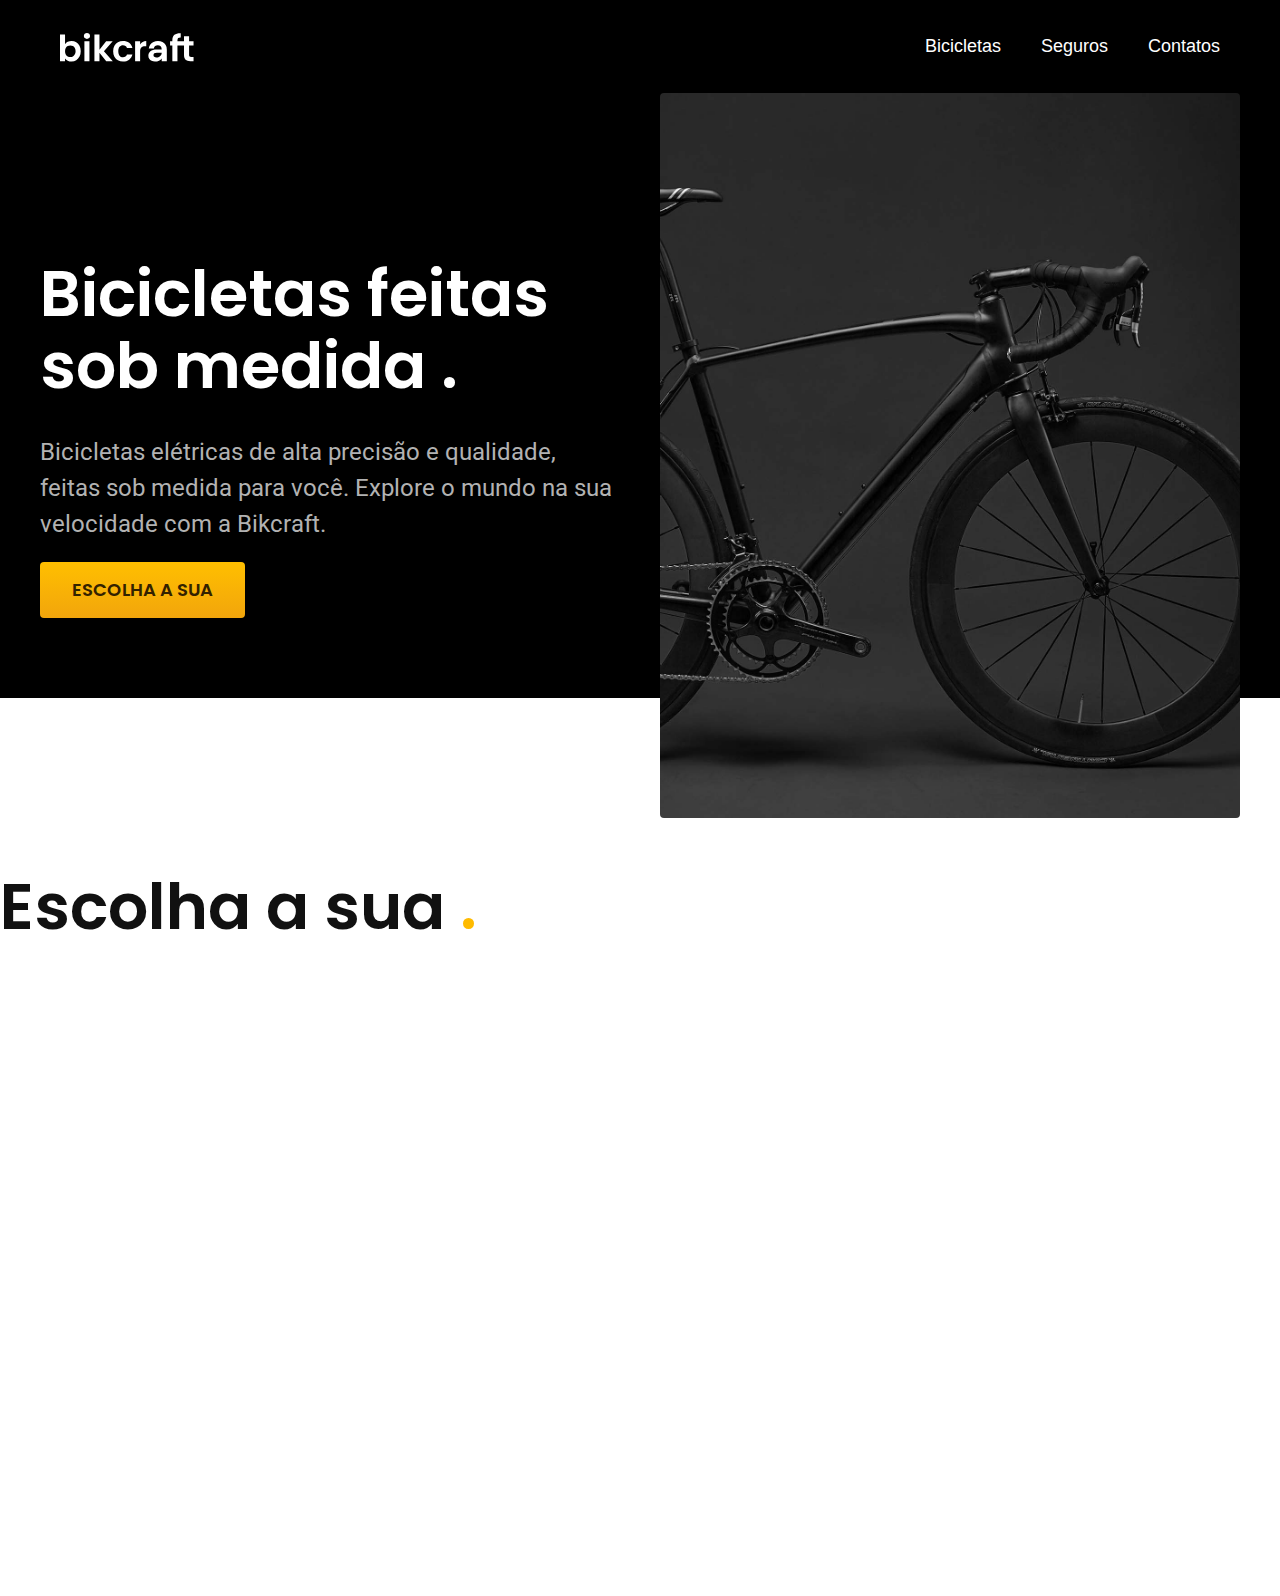
==== index.html @ 12fa5e8b "adicionando o CSS utilitário" ====
<!DOCTYPE html>

<!DOCTYPE html>
<html lang="en">

<head>
  <meta charset="UTF-8">
  <meta name="viewport" content="width=device-width, initial-scale=1.0">
  <title>Bickraft - Bicicletas Elétricas</title>
  <meta name="description" content="Bicicletas elétricas de alta precisão e qualidade, feitas sob medida para você. Explore o mundo na sua velocidade com a Bikcraft.">
  <link rel="stylesheet" href="./css/style.css">
  <link rel="preconnect" href="https://fonts.googleapis.com">
  <link rel="preconnect" href="https://fonts.gstatic.com" crossorigin>
  <link href="https://fonts.googleapis.com/css2?family=Poppins:wght@400;600&family=Roboto:wght@400;500&display=swap" rel="stylesheet">
</head>

<body>
  <header class="header-bg">
    <div class="header">
      <a href="./"><img src="./img/bikcraft.svg" alt="Bikcraft"></a>
      <nav arial-label="primaria">
        <ul class="header-menu cor-0">
          <li><a href="./bicicletas.html">Bicicletas</a></li>
          <li><a href="./bicicletas.html">Seguros</a></li>
          <li><a href="./bicicletas.html">Contatos</a></li>
        </ul>
    </div>
  </header>

  <main class="introducao-bg">
    <div class="introducao">
      <div class="introducao-conteudo">
        <h1 class="texto-grande cor-0">Bicicletas feitas sob medida <span class="--cor-p1">.</span></h1>
        <p class="texto-medio cor-5">Bicicletas elétricas de alta precisão e qualidade, feitas sob medida para você. Explore o mundo na sua velocidade com a Bikcraft.</p>
        <a class="botao" href="./bicicletas.html">Escolha a sua </a>
      </div>
      <div>
        <img src="./img/fotos/introducao.jpg" alt="Bicicleta elétrica preta.">
      </div>
    </div>

  </main>

  <h2 class="texto-grande">Escolha a sua <span class="cor-p1">.</span></h2>


</body>

</html>
---- css/style.css ----
@import "./global/header.css";
@import "./global/global.css";

/*  Utilidades */
@import "./ultilidades/componentes.css";
@import "./ultilidades/tipografia.css";
@import "./ultilidades/cores.css";

/*Home*/
@import "./home/introducao.css";
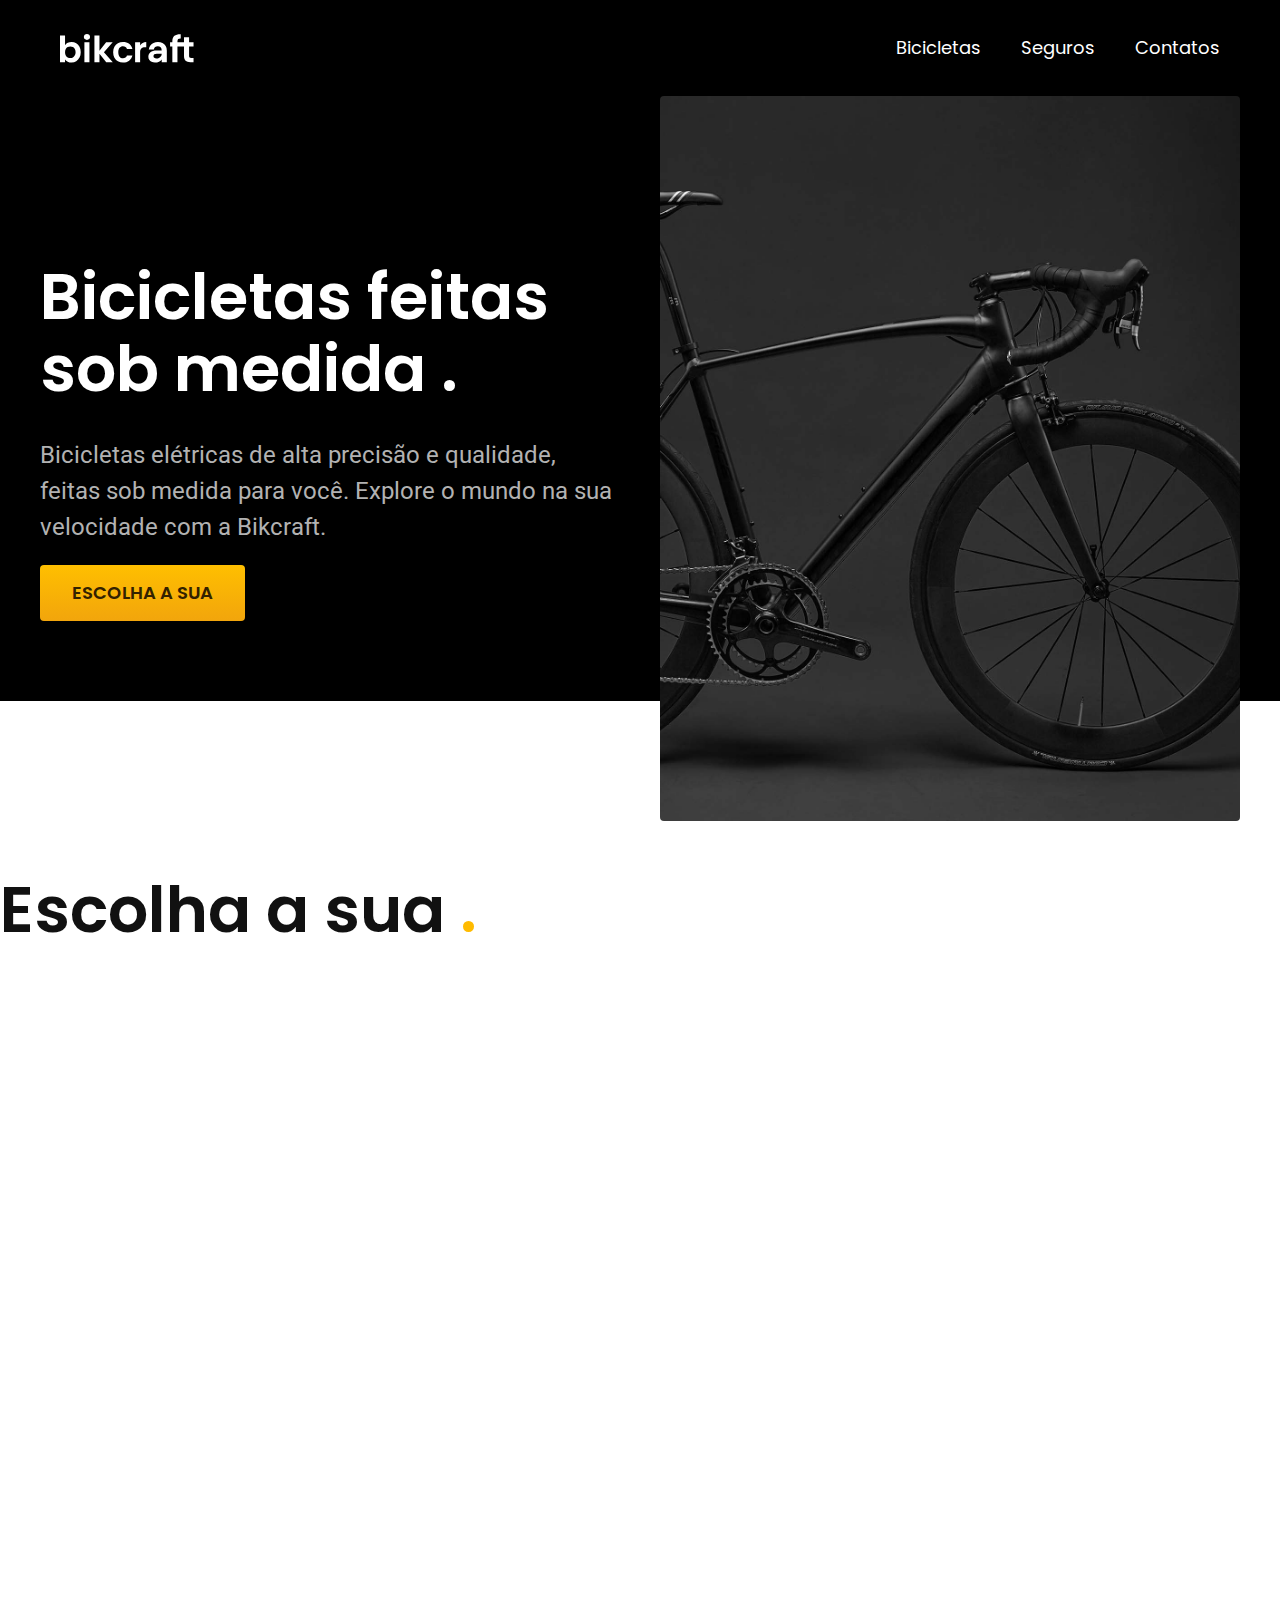
==== commit 9ce85417: "Adicionando a Tipografia Utilitária" ====
--- a/index.html
+++ b/index.html
@@ -19,7 +19,7 @@
     <div class="header">
       <a href="./"><img src="./img/bikcraft.svg" alt="Bikcraft"></a>
       <nav arial-label="primaria">
-        <ul class="header-menu cor-0">
+        <ul class="header-menu font-1-m cor-0">
           <li><a href="./bicicletas.html">Bicicletas</a></li>
           <li><a href="./bicicletas.html">Seguros</a></li>
           <li><a href="./bicicletas.html">Contatos</a></li>
@@ -30,8 +30,8 @@
   <main class="introducao-bg">
     <div class="introducao">
       <div class="introducao-conteudo">
-        <h1 class="texto-grande cor-0">Bicicletas feitas sob medida <span class="--cor-p1">.</span></h1>
-        <p class="texto-medio cor-5">Bicicletas elétricas de alta precisão e qualidade, feitas sob medida para você. Explore o mundo na sua velocidade com a Bikcraft.</p>
+        <h1 class="font-1-xxl cor-0">Bicicletas feitas sob medida <span class="--cor-p1">.</span></h1>
+        <p class="font-2-l cor-5">Bicicletas elétricas de alta precisão e qualidade, feitas sob medida para você. Explore o mundo na sua velocidade com a Bikcraft.</p>
         <a class="botao" href="./bicicletas.html">Escolha a sua </a>
       </div>
       <div>
@@ -41,7 +41,7 @@
 
   </main>
 
-  <h2 class="texto-grande">Escolha a sua <span class="cor-p1">.</span></h2>
+  <h2 class="font-1-xxl">Escolha a sua <span class="cor-p1">.</span></h2>
 
 
 </body>
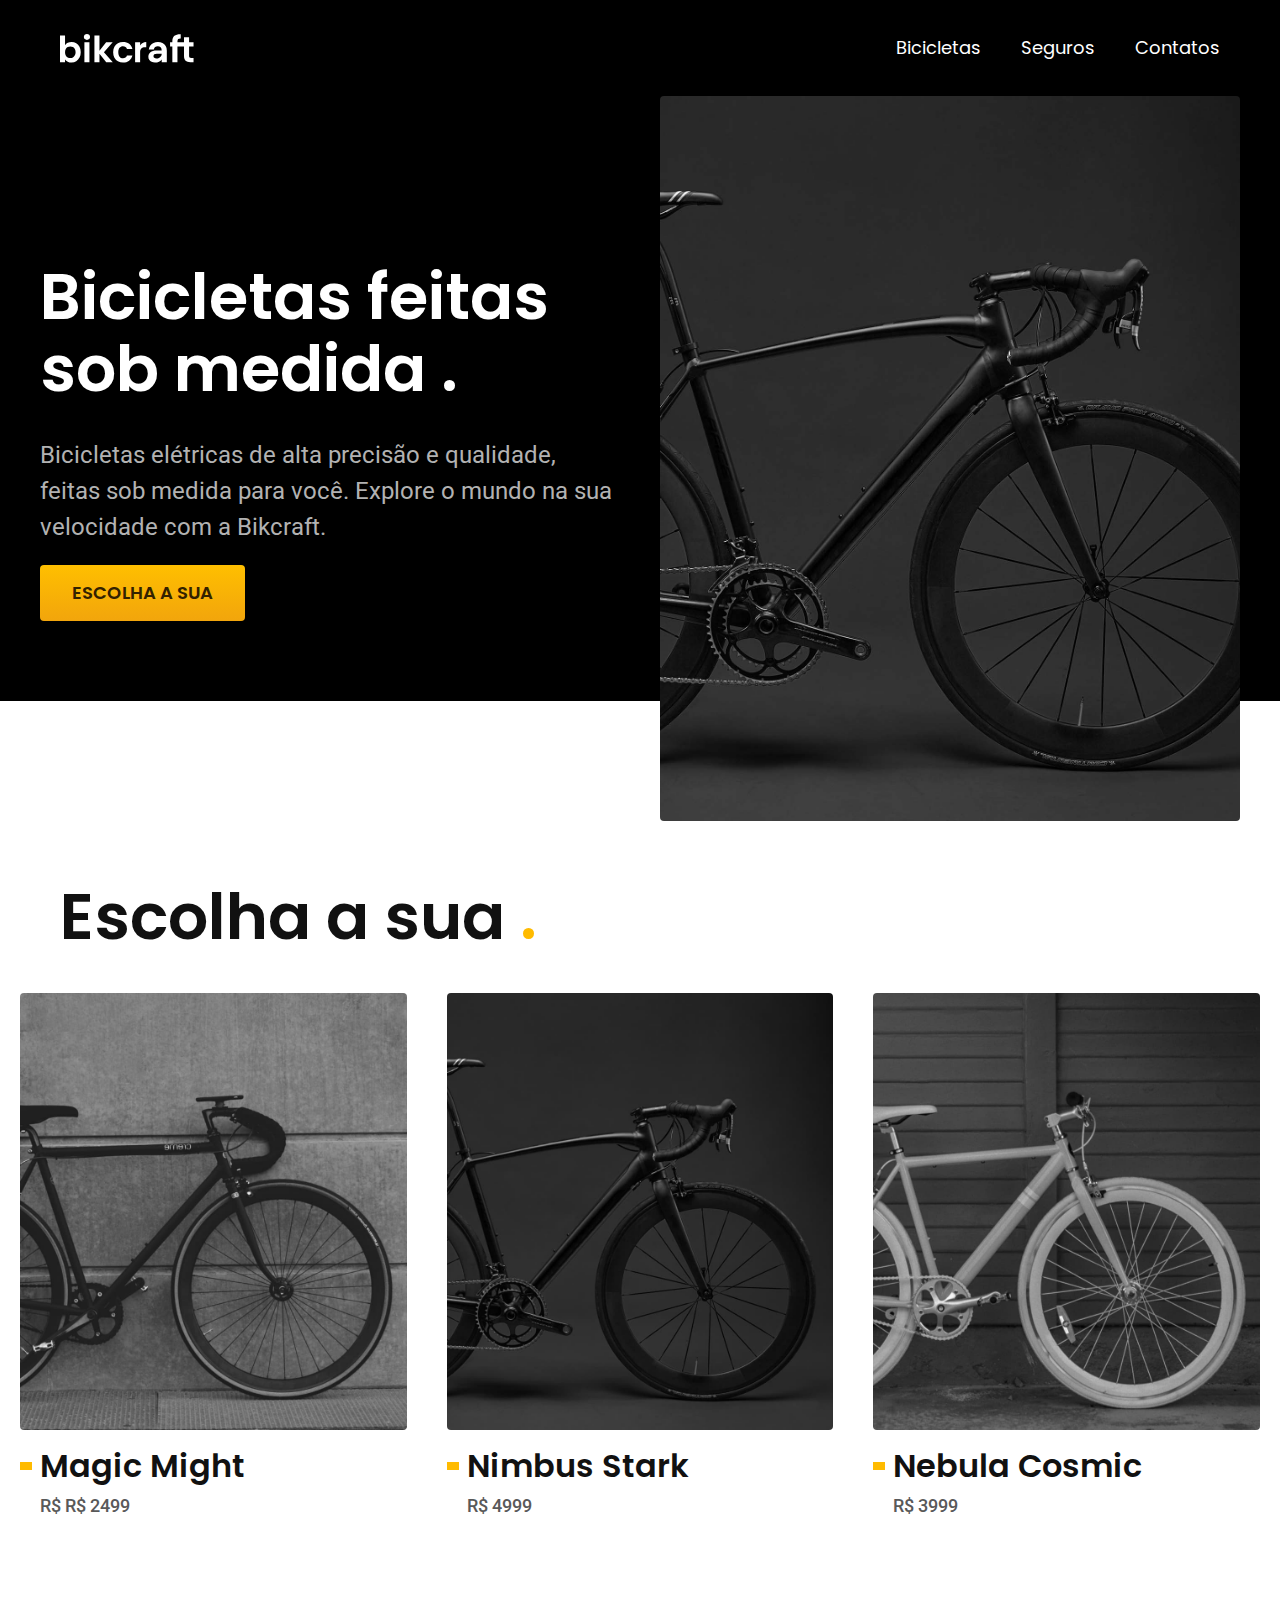
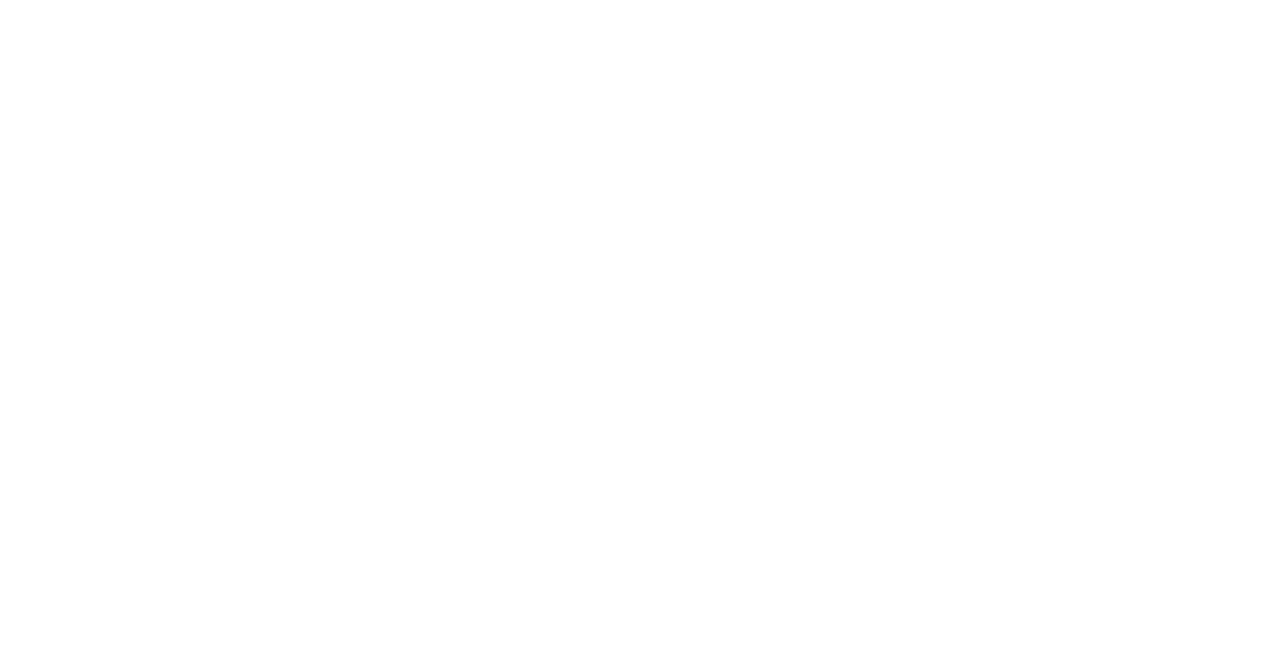
==== commit c5f22760: "finalizando a lista de bicicletas e terminei  o responsivo" ====
--- a/index.html
+++ b/index.html
@@ -41,7 +41,35 @@
 
   </main>
 
-  <h2 class="font-1-xxl">Escolha a sua <span class="cor-p1">.</span></h2>
+  <article class="bicicletas-lista">
+    <h2 class="font-1-xxl">Escolha a sua <span class="cor-p1">.</span></h2>
+
+    <ul>
+      <li>
+        <a href="./bicicletas/nimbus.html">
+          <img src="./img/bicicletas/magic-home.jpg" alt="Bicicleta preta">
+          <h3 class="font-1-xl">Magic Might</h3>
+          <span class="font-2-m cor-8">R$ R$ 2499</span>
+        </a>
+      </li>
+
+      <li>
+        <a href="./bicicletas/nimbus.html">
+          <img src="./img/bicicletas/nimbus-home.jpg" alt="Bicicleta preta">
+          <h3 class="font-1-xl">Nimbus Stark</h3>
+          <span class="font-2-m cor-8">R$ 4999</span>
+        </a>
+      </li>
+
+      <li>
+        <a href="./bicicletas/nebula.html">
+          <img src="./img/bicicletas/nebula-home.jpg" alt="Bicicleta preta">
+          <h3 class="font-1-xl">Nebula Cosmic</h3>
+          <span class="font-2-m cor-8">R$ 3999</span>
+        </a>
+      </li>
+    </ul>
+  </article>
 
 
 </body>
--- a/css/style.css
+++ b/css/style.css
@@ -6,5 +6,8 @@
 @import "./ultilidades/tipografia.css";
 @import "./ultilidades/cores.css";
 
-/*Home*/
+/* Home */
 @import "./home/introducao.css";
+
+/* Bicicletas */
+@import "./bicicletas/bicicletas-lista.css";
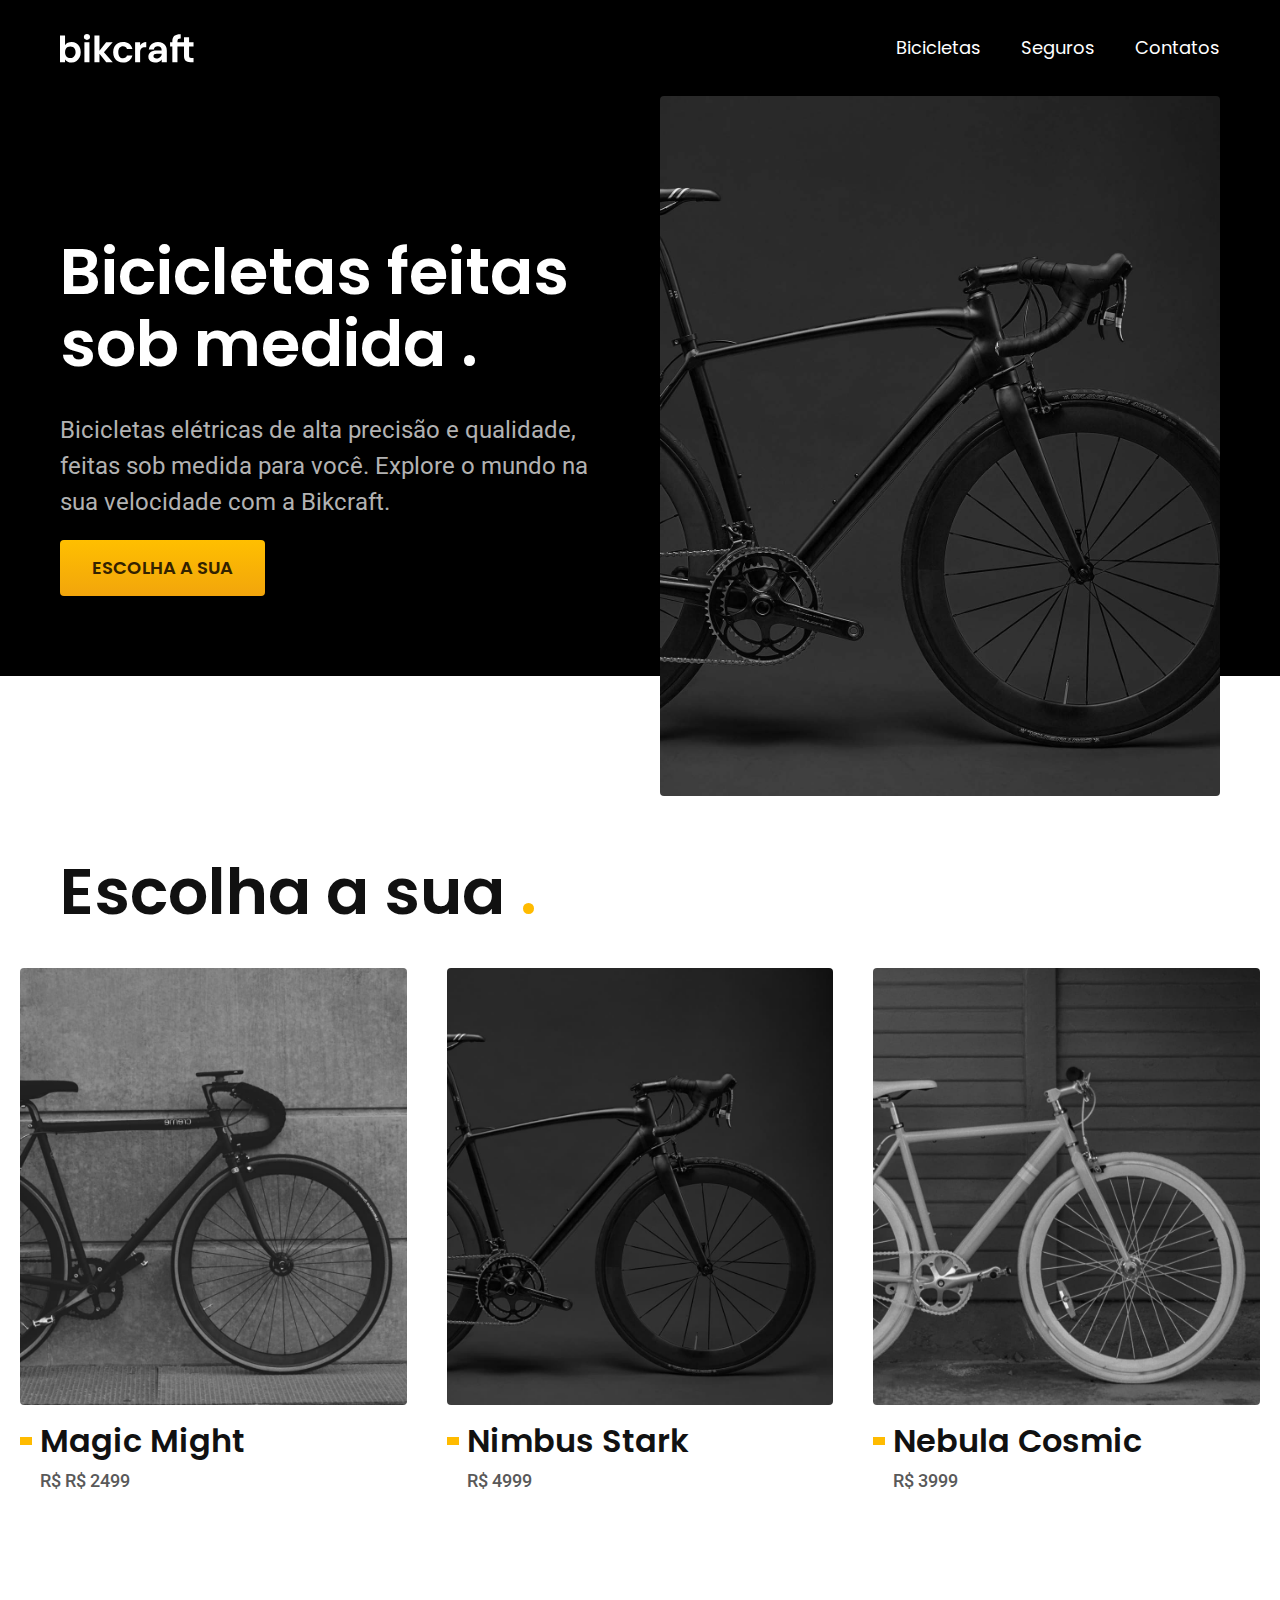
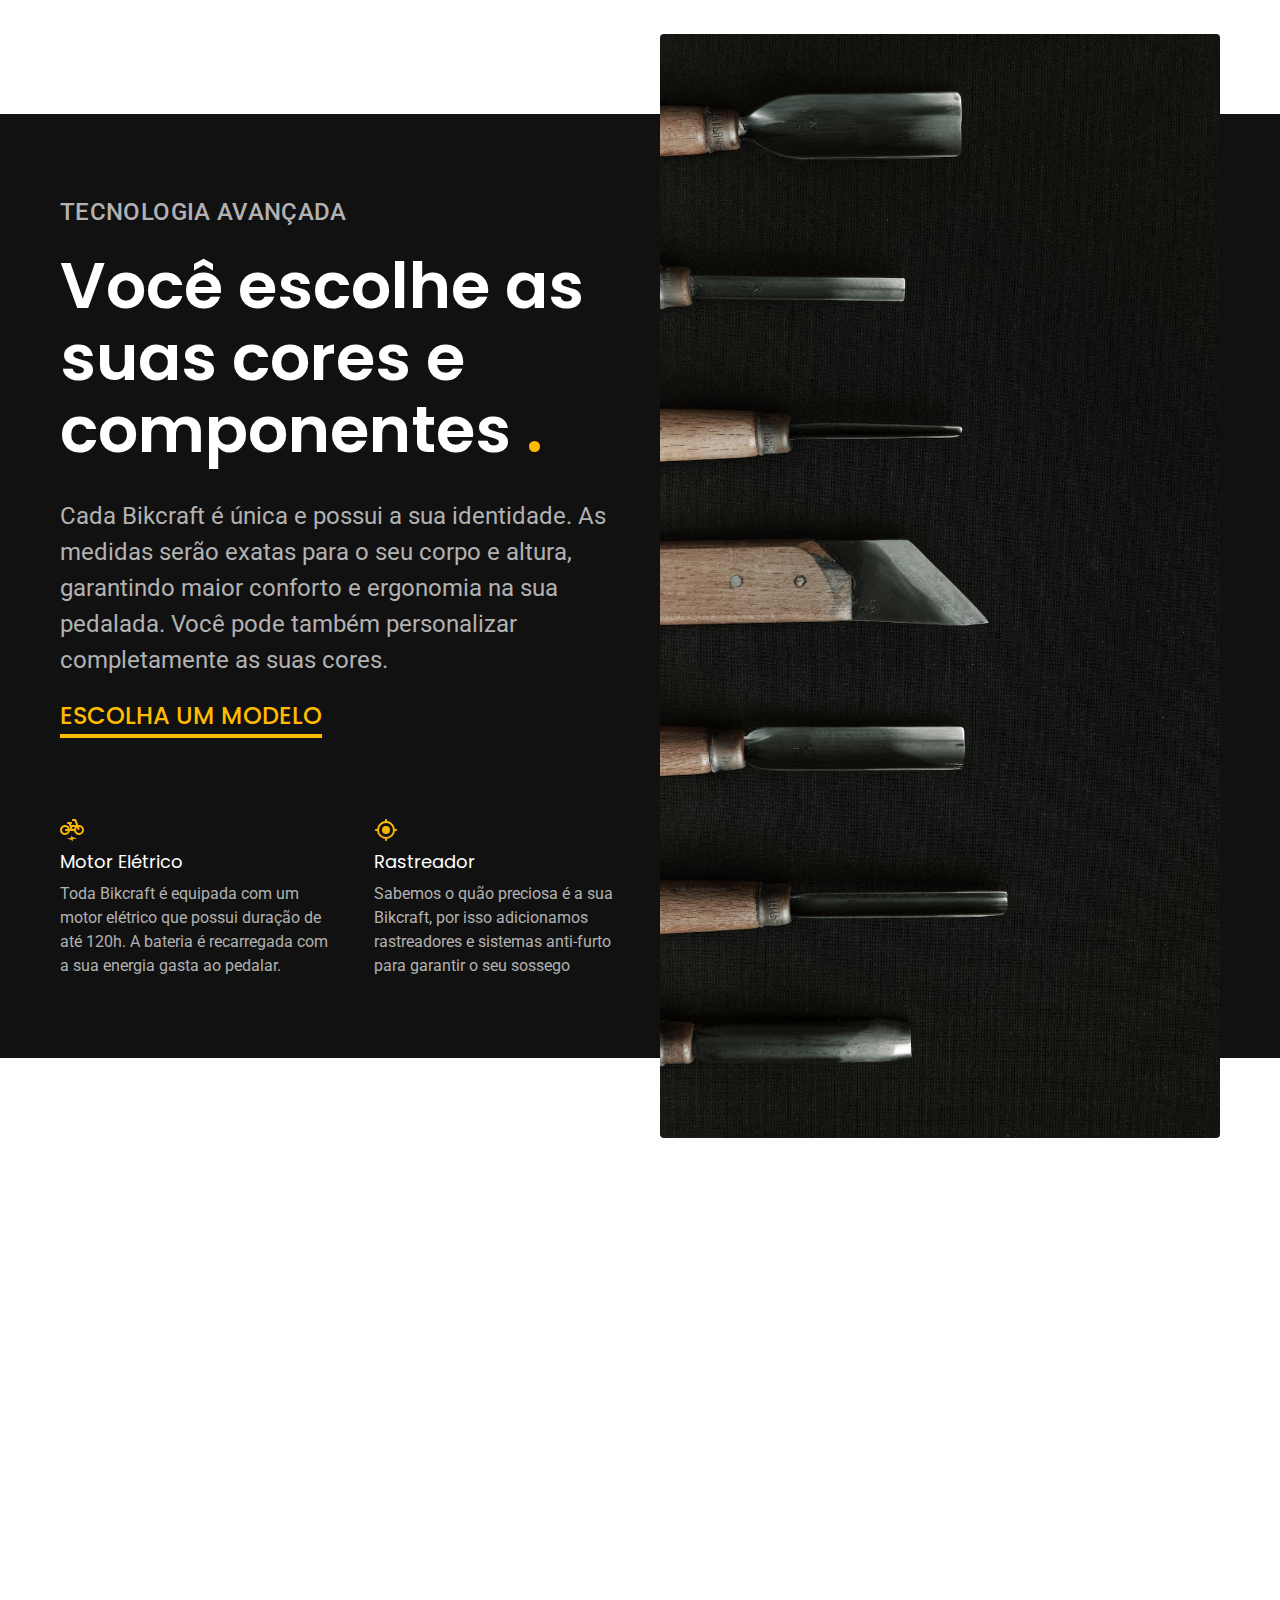
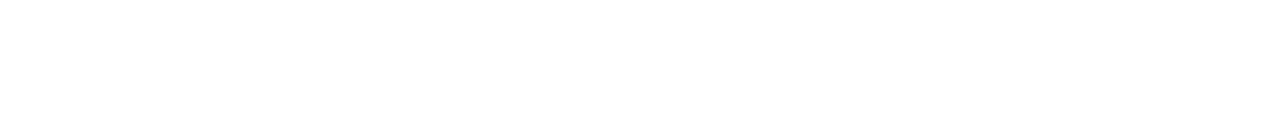
==== commit 1c2cbc0c: "Finalizando a Parte de Tecnologia Avançada" ====
--- a/index.html
+++ b/index.html
@@ -16,7 +16,7 @@
 
 <body>
   <header class="header-bg">
-    <div class="header">
+    <div class="header container">
       <a href="./"><img src="./img/bikcraft.svg" alt="Bikcraft"></a>
       <nav arial-label="primaria">
         <ul class="header-menu font-1-m cor-0">
@@ -28,7 +28,7 @@
   </header>
 
   <main class="introducao-bg">
-    <div class="introducao">
+    <div class="introducao container">
       <div class="introducao-conteudo">
         <h1 class="font-1-xxl cor-0">Bicicletas feitas sob medida <span class="--cor-p1">.</span></h1>
         <p class="font-2-l cor-5">Bicicletas elétricas de alta precisão e qualidade, feitas sob medida para você. Explore o mundo na sua velocidade com a Bikcraft.</p>
@@ -42,7 +42,7 @@
   </main>
 
   <article class="bicicletas-lista">
-    <h2 class="font-1-xxl">Escolha a sua <span class="cor-p1">.</span></h2>
+    <h2 class=" container font-1-xxl">Escolha a sua <span class="cor-p1">.</span></h2>
 
     <ul>
       <li>
@@ -71,6 +71,35 @@
     </ul>
   </article>
 
+  <article class="tecnologia-bg">
+    <div class="tecnologia container">
+      <div class="tecnologia-conteudo">
+        <span class="font-2-l-b cor-5">Tecnologia Avançada</span>
+        <h2 class="font-1-xxl cor-0">Você escolhe as suas cores e componentes <span class="cor-p1">.</span></h2>
+        <p class="font-2-l cor-5">Cada Bikcraft é única e possui a sua identidade. As medidas serão exatas para o seu corpo e altura, garantindo maior conforto e ergonomia na sua pedalada. Você pode também personalizar completamente as suas cores.</p>
+        <a class="link" href="./bicicletas.html">Escolha um modelo</a>
+        <div class="tecnologia-vantagens">
+          <div>
+            <img src="./img/icones/eletrica.svg" alt="">
+            <h3 class="font-1-m cor-0">Motor Elétrico</h3>
+            <p class="font-2-s cor-5">Toda Bikcraft é equipada com um motor elétrico que possui duração de até 120h. A bateria é recarregada com a sua energia gasta ao pedalar.</p>
+          </div>
+          <div>
+            <img src="./img/icones/rastreador.svg" alt="">
+            <h3 class="font-1-m cor-0">Rastreador</h3>
+            <p class="font-2-s cor-5">Sabemos o quão preciosa é a sua Bikcraft, por isso adicionamos rastreadores e sistemas anti-furto para garantir o seu sossego</p>
+          </div>
+        </div>
+
+
+      </div>
+
+      <div class="tecnologia-imagem">
+        <img src="./img/fotos/tecnologia.jpg" alt="">
+      </div>
+    </div>
+  </article>
+
 
 </body>
 
--- a/css/style.css
+++ b/css/style.css
@@ -8,6 +8,6 @@
 
 /* Home */
 @import "./home/introducao.css";
-
+@import "./home/tecnologia.css";
 /* Bicicletas */
 @import "./bicicletas/bicicletas-lista.css";
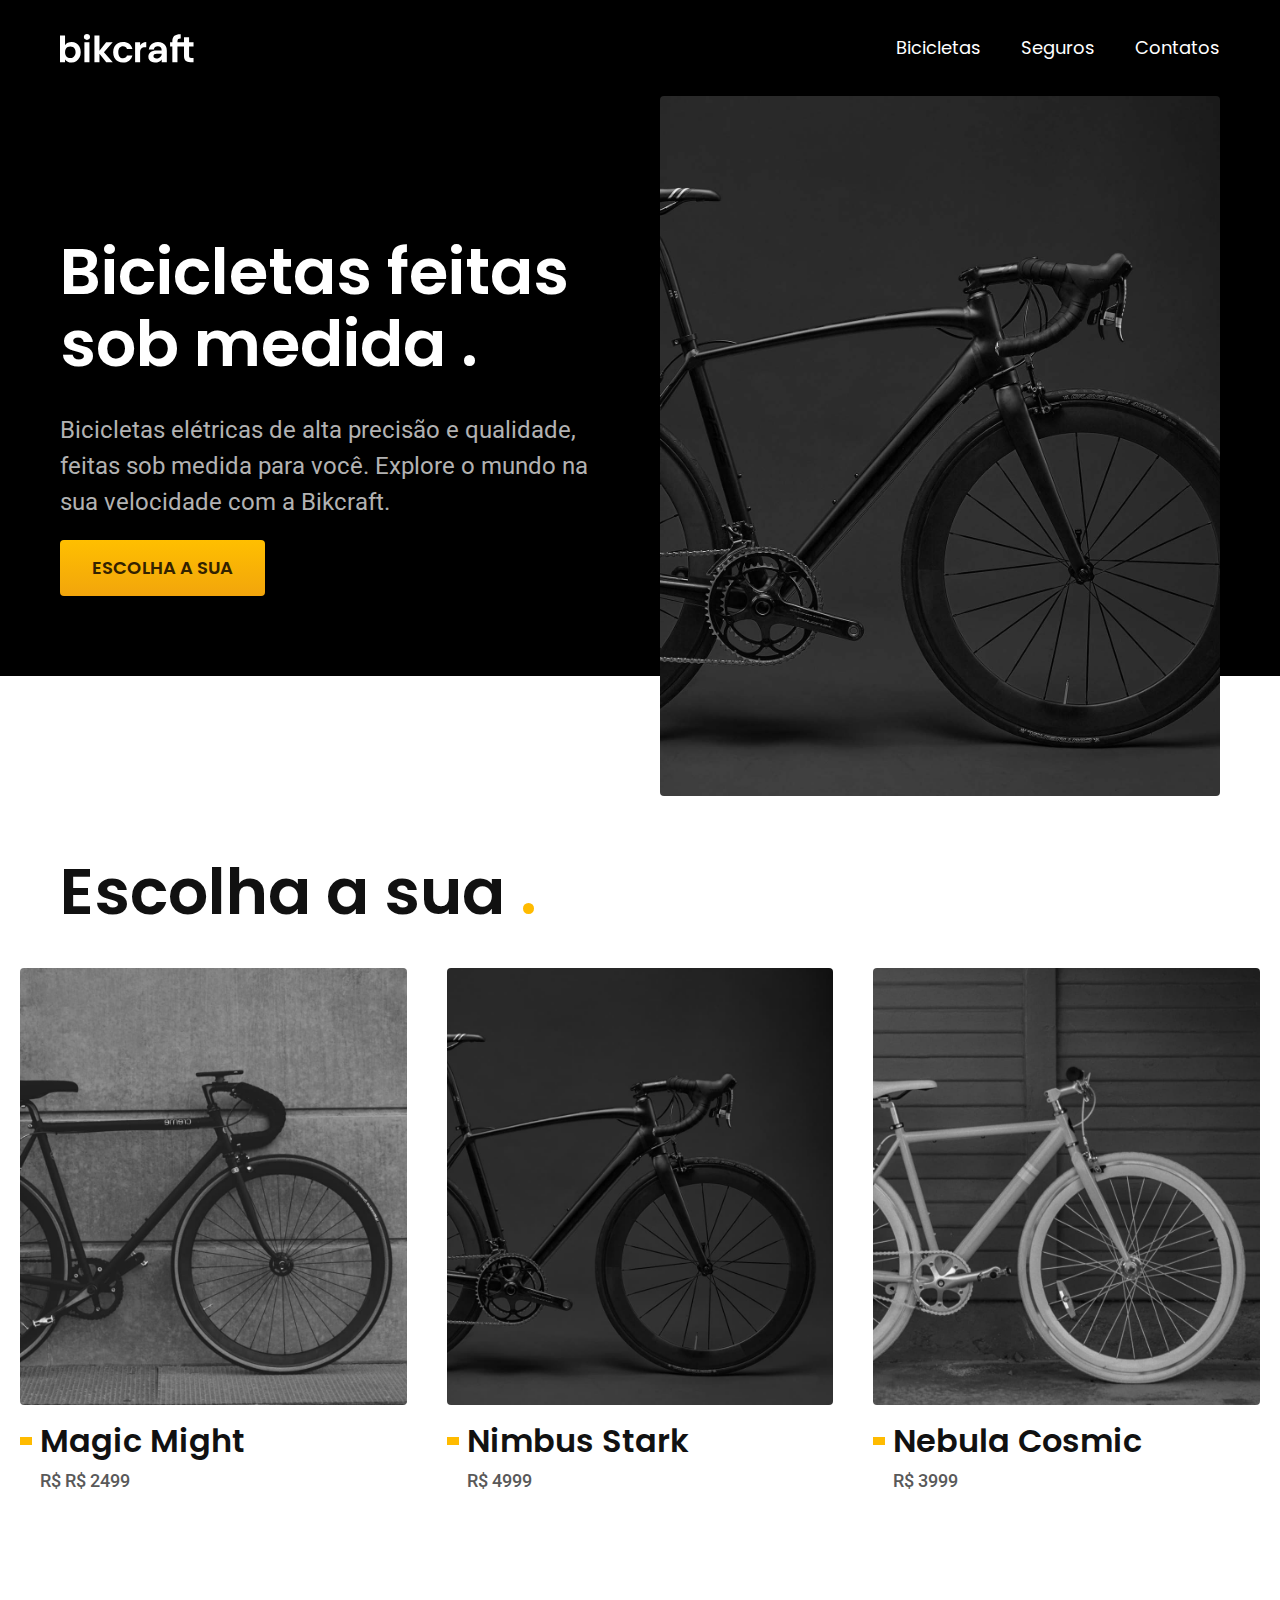
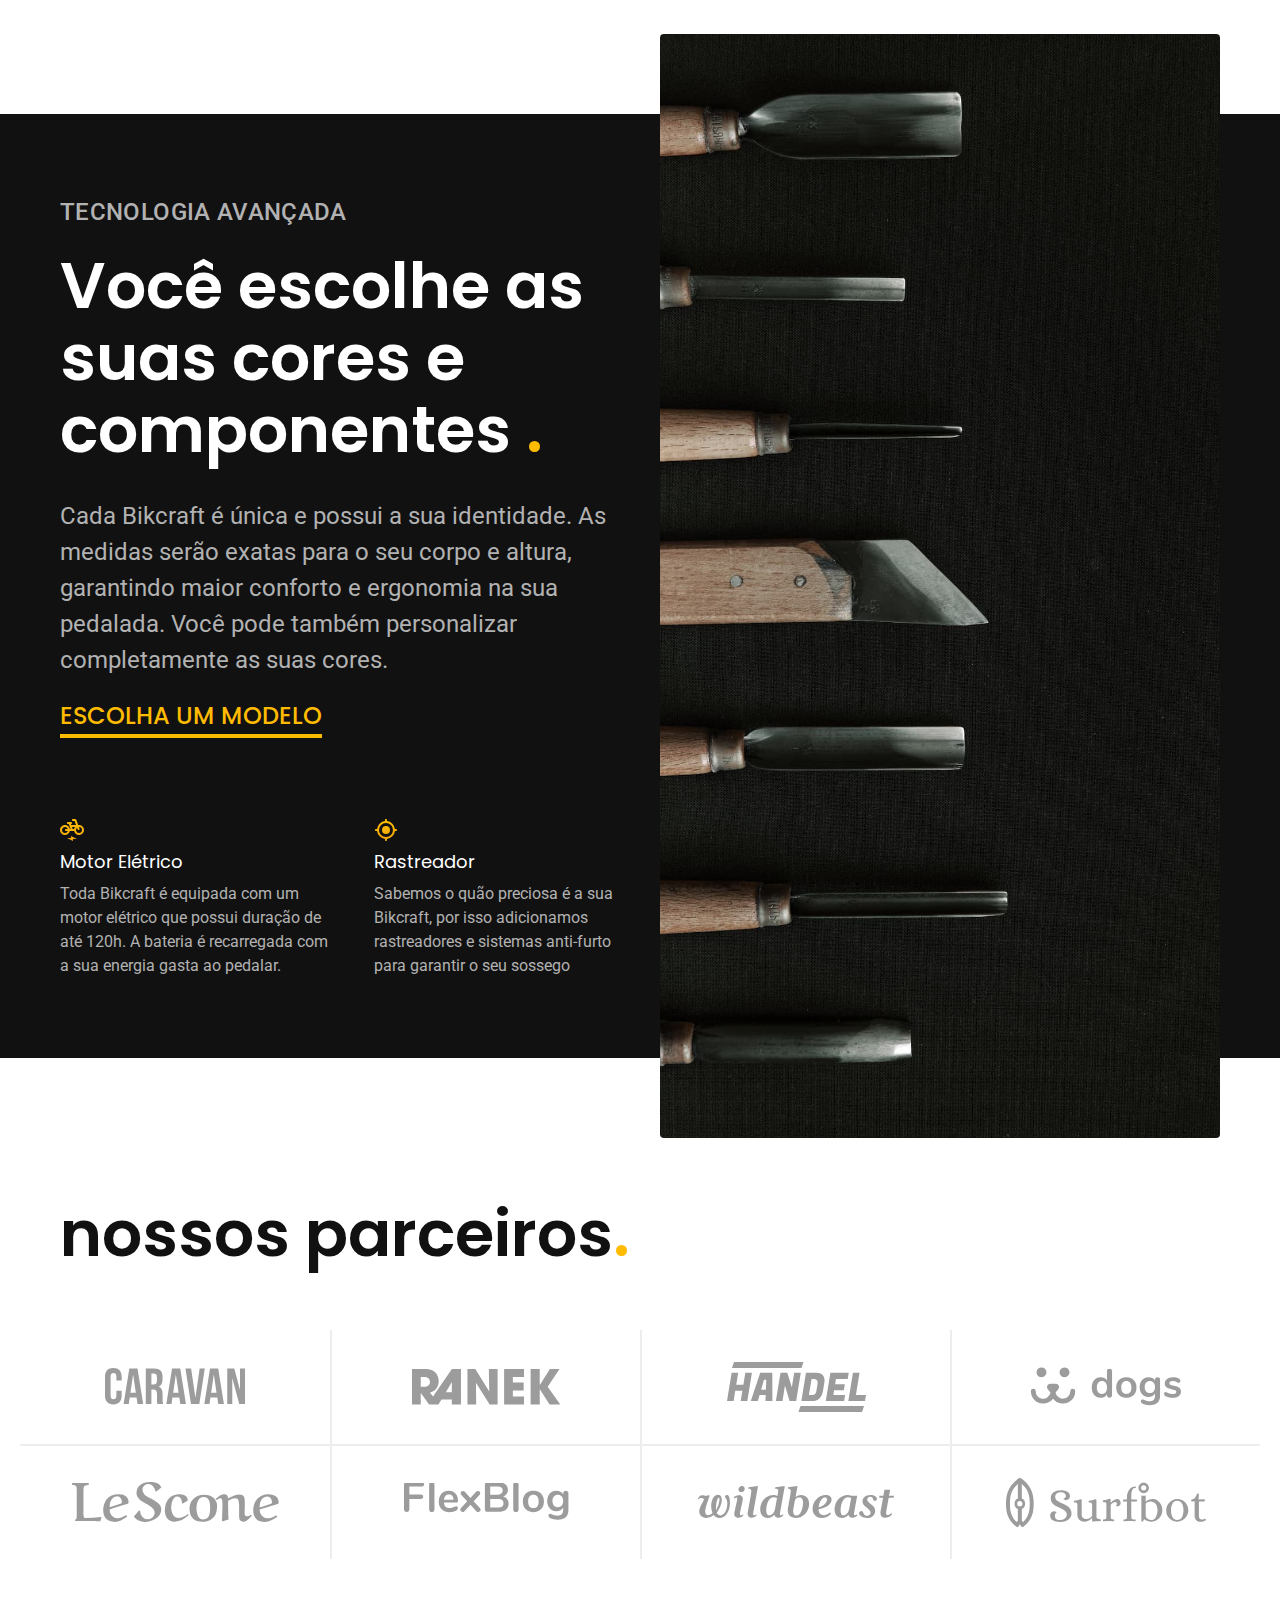
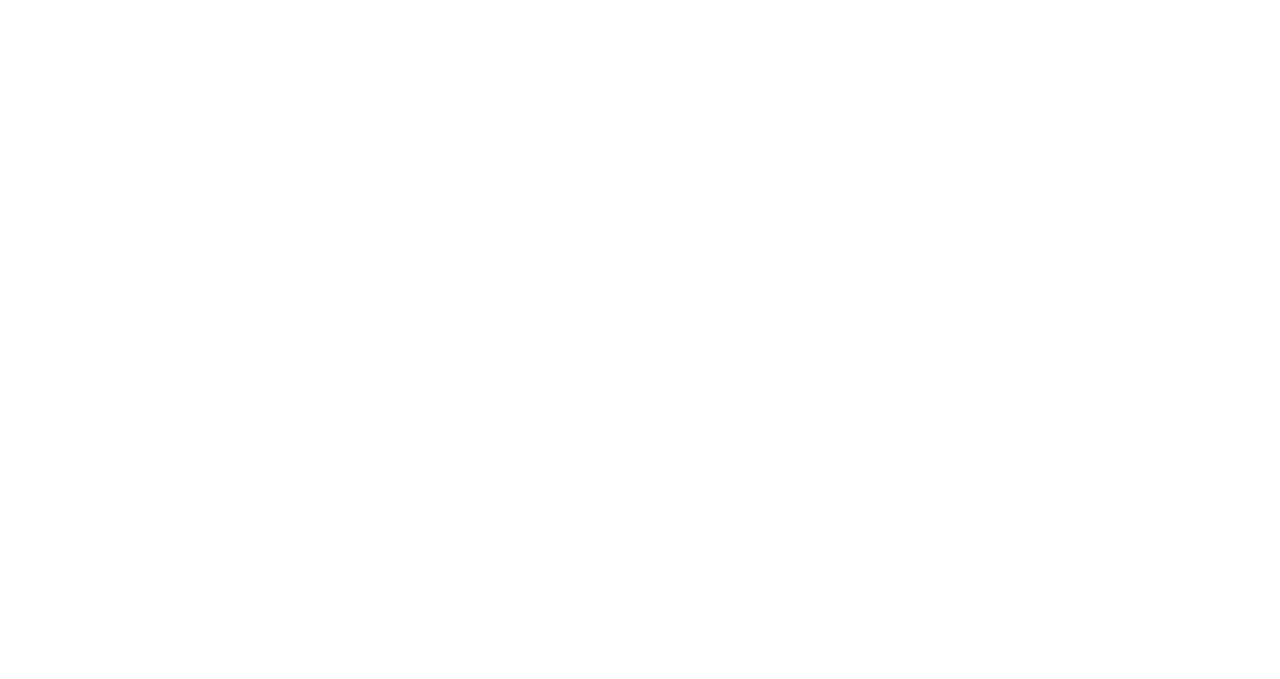
==== commit 5af1ecc5: "Finalizando a Parte de Parceiros" ====
--- a/index.html
+++ b/index.html
@@ -100,6 +100,20 @@
     </div>
   </article>
 
+  <section class="parceiros" aria-label="Nossos Parceiros">
+    <h2 class=" container font-1-xxl">nossos parceiros<span class="cor-p1">.</span></h2>
+    <ul>
+      <li><img src="./img/parceiros/caravan.svg" alt="caravan"></li>
+      <li><img src="./img/parceiros/ranek.svg" alt="ranekd"></li>
+      <li><img src="./img/parceiros/handel.svg" alt="handel"></li>
+      <li><img src="./img/parceiros/dogs.svg" alt="dogs"></li>
+      <li><img src="./img/parceiros/lescone.svg" alt="lescone"></li>
+      <li><img src="./img/parceiros/flexblog.svg" alt="flexblog"></li>
+      <li><img src="./img/parceiros/wildbeast.svg" alt="wildbeast.svg"></li>
+      <li><img src="./img/parceiros/surfbot.svg" alt="surfbot.svg"></li>
+    </ul>
+  </section>
+
 
 </body>
 
--- a/css/style.css
+++ b/css/style.css
@@ -9,5 +9,6 @@
 /* Home */
 @import "./home/introducao.css";
 @import "./home/tecnologia.css";
+@import "./home/parceiros.css";
 /* Bicicletas */
 @import "./bicicletas/bicicletas-lista.css";
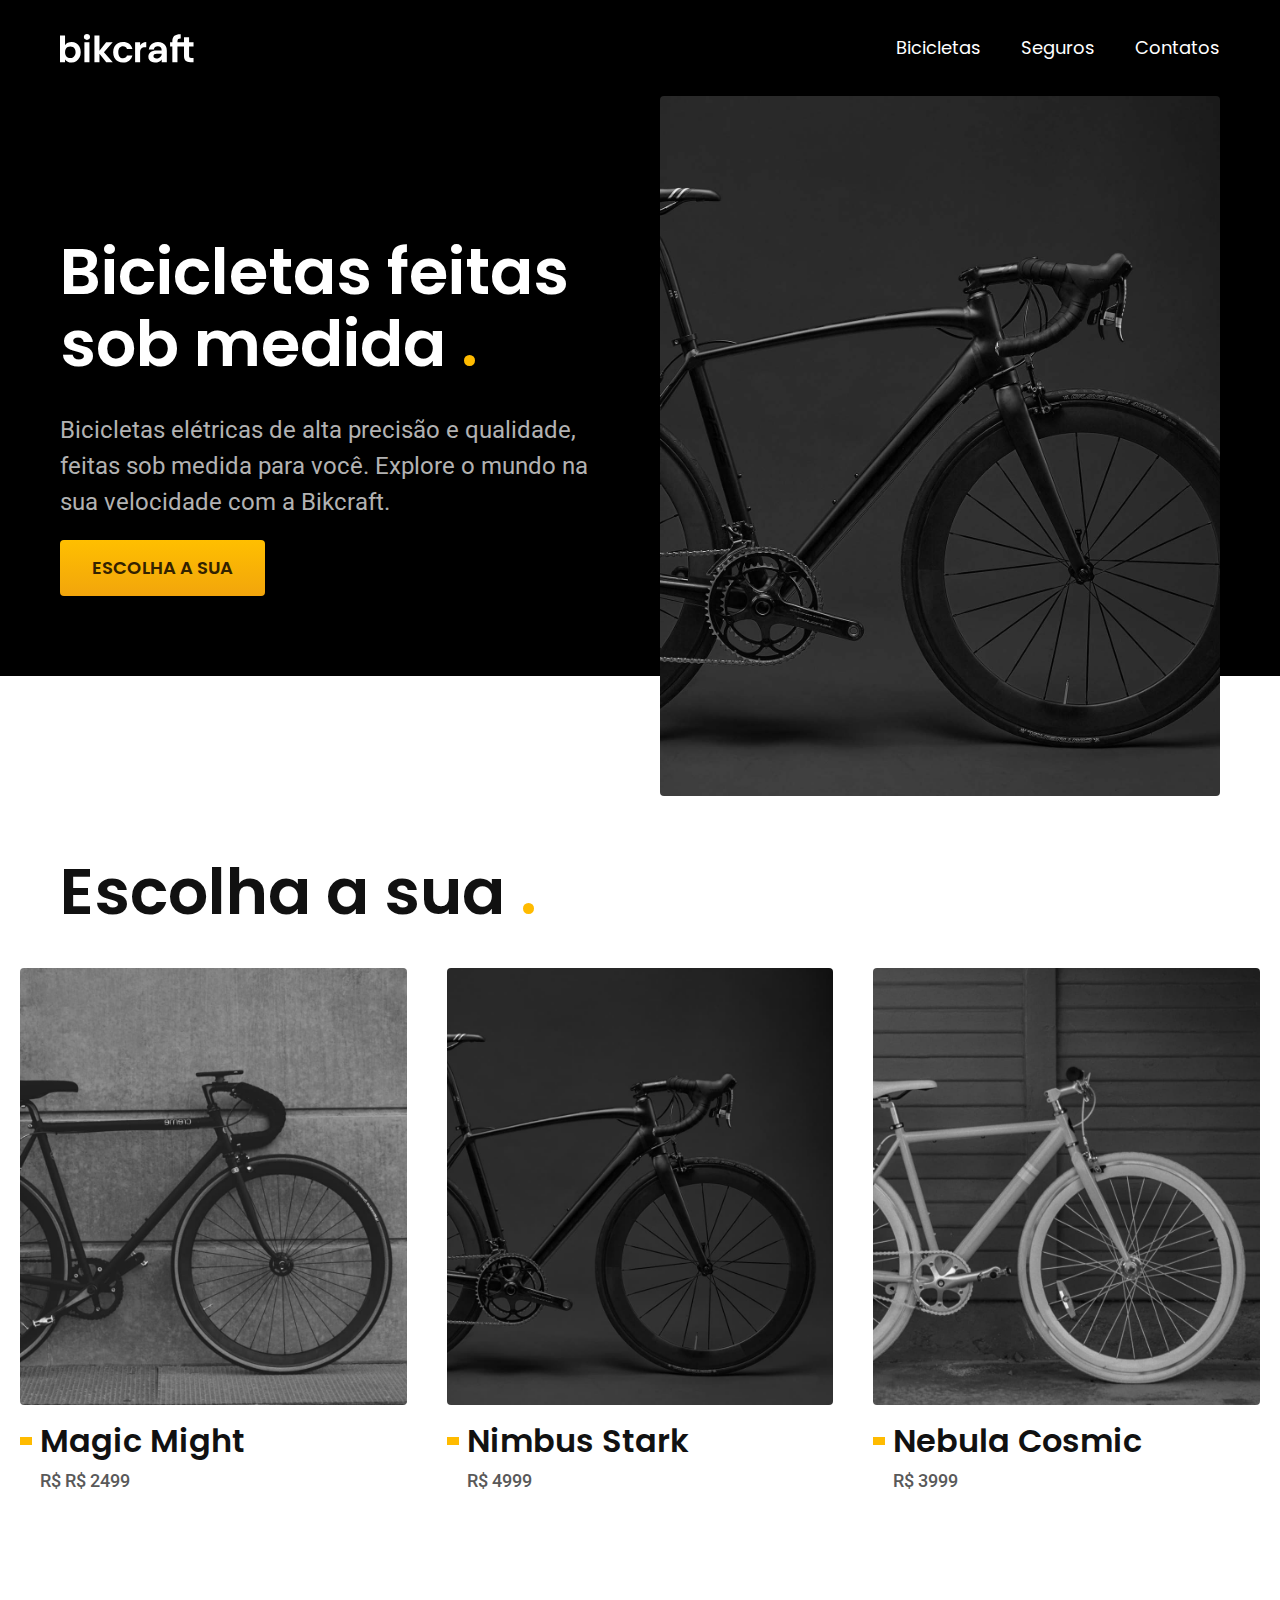
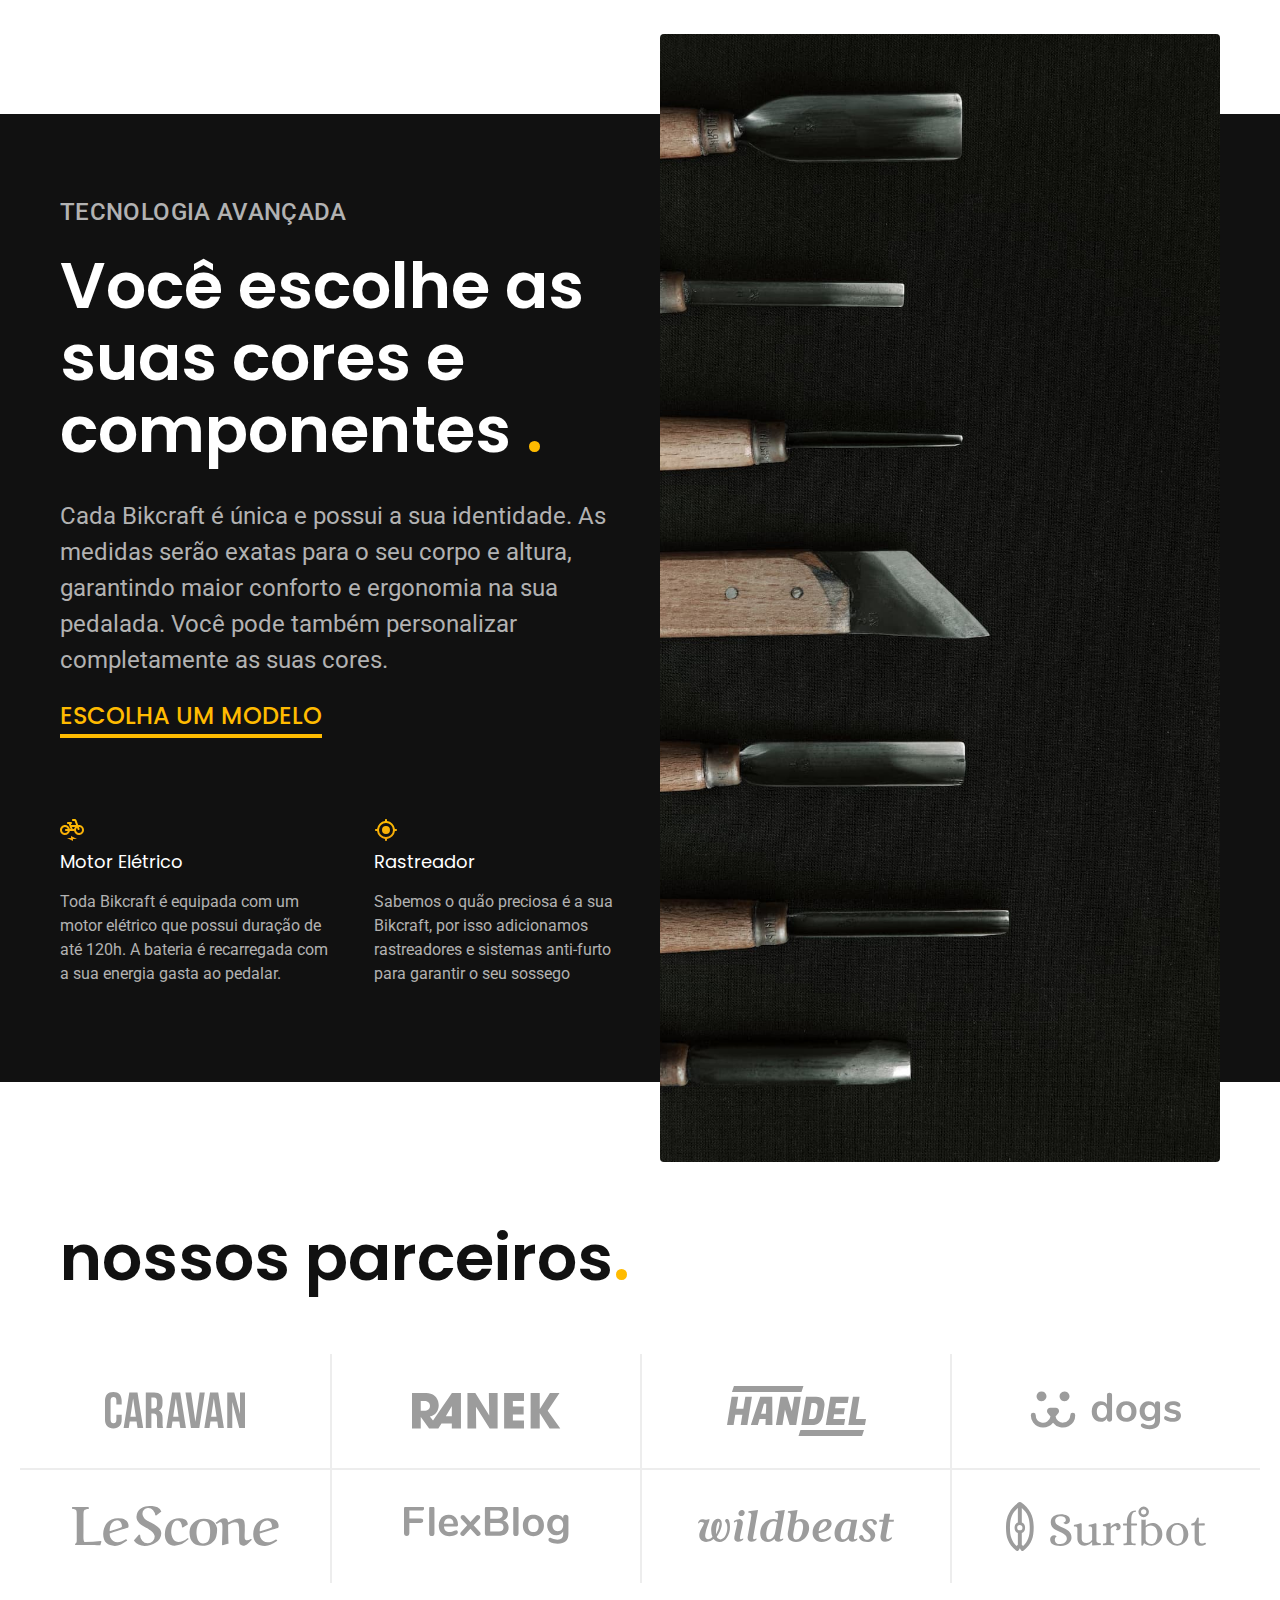
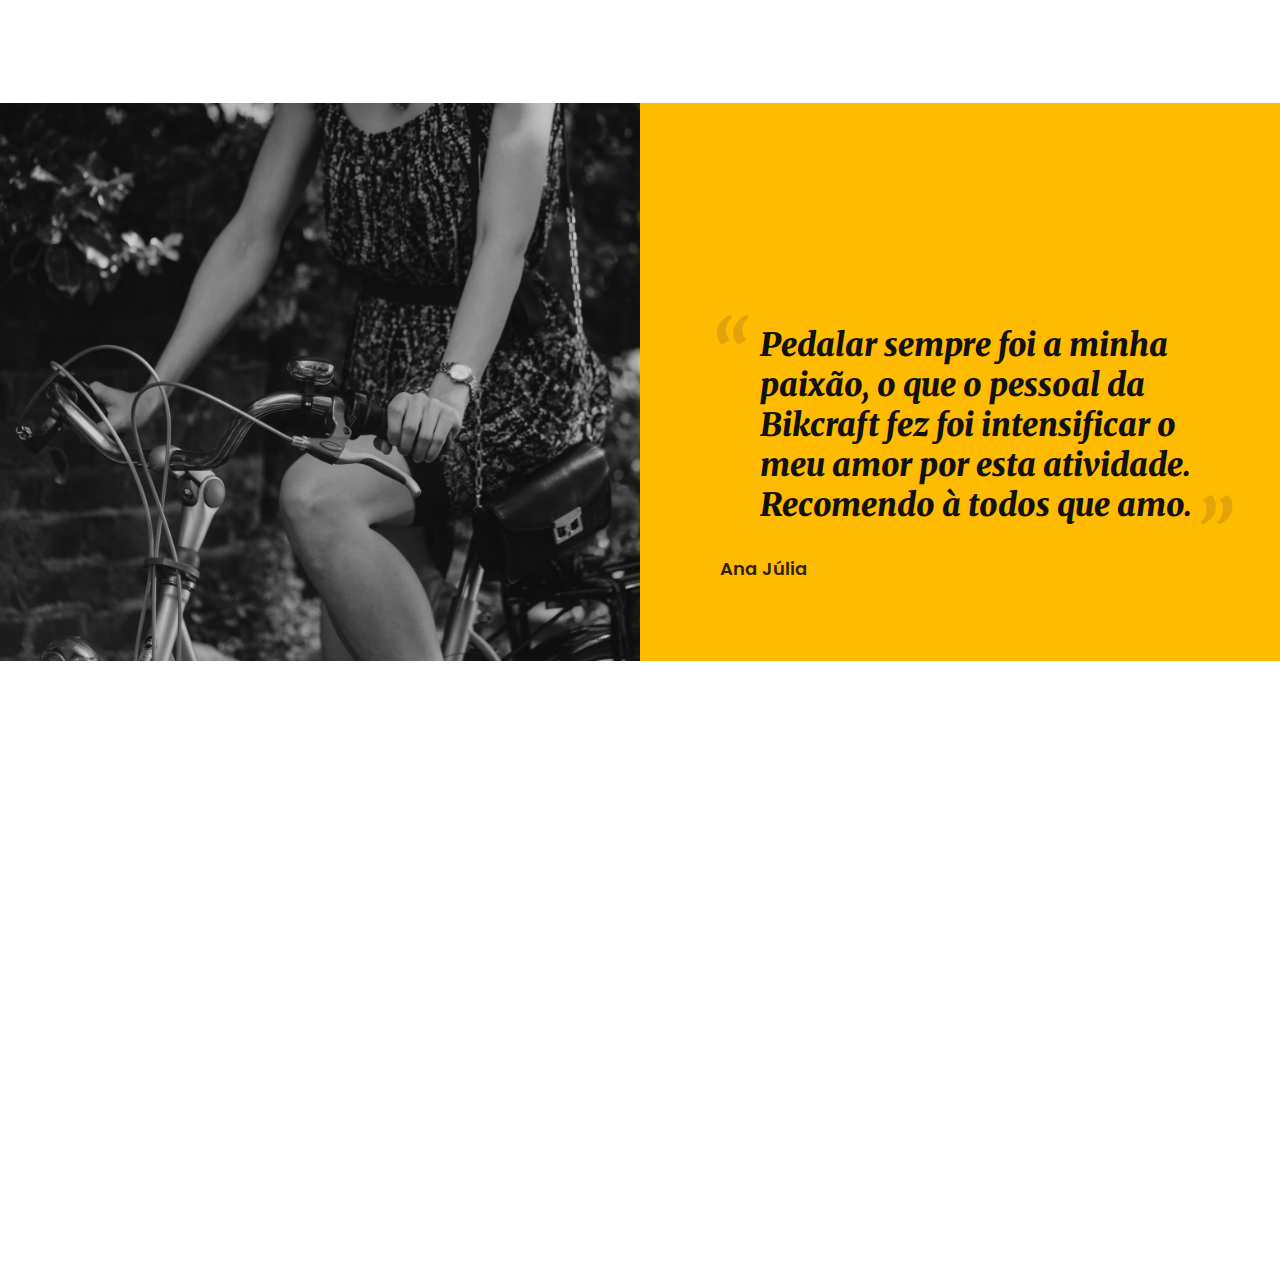
==== commit 7a522e68: "Finalizando a Parte de Depoimento" ====
--- a/index.html
+++ b/index.html
@@ -11,8 +11,9 @@
   <link rel="stylesheet" href="./css/style.css">
   <link rel="preconnect" href="https://fonts.googleapis.com">
   <link rel="preconnect" href="https://fonts.gstatic.com" crossorigin>
-  <link href="https://fonts.googleapis.com/css2?family=Poppins:wght@400;600&family=Roboto:wght@400;500&display=swap" rel="stylesheet">
-</head>
+  <link rel="preconnect" href="https://fonts.googleapis.com">
+  <link rel="preconnect" href="https://fonts.gstatic.com" crossorigin>
+  <link href="https://fonts.googleapis.com/css2?family=Merriweather:ital,wght@1,900&family=Poppins:wght@400;600&family=Roboto:wght@400;500&display=swap" rel="stylesheet" </head>
 
 <body>
   <header class="header-bg">
@@ -30,7 +31,7 @@
   <main class="introducao-bg">
     <div class="introducao container">
       <div class="introducao-conteudo">
-        <h1 class="font-1-xxl cor-0">Bicicletas feitas sob medida <span class="--cor-p1">.</span></h1>
+        <h1 class="font-1-xxl cor-0">Bicicletas feitas sob medida <span class="cor-p1">.</span></h1>
         <p class="font-2-l cor-5">Bicicletas elétricas de alta precisão e qualidade, feitas sob medida para você. Explore o mundo na sua velocidade com a Bikcraft.</p>
         <a class="botao" href="./bicicletas.html">Escolha a sua </a>
       </div>
@@ -114,6 +115,18 @@
     </ul>
   </section>
 
+  <section class="depoimento" aria-label="Depoimento">
+    <div>
+      <img src="./img/fotos/depoimento.jpg" alt="Pessoa pealando uma bicicleta Bikcraf">
+    </div>
+    <div class="depoimento-conteudo">
+      <blockquote class="font-1-xl" cor-p5>
+        <p>Pedalar sempre foi a minha paixão, o que o pessoal da Bikcraft fez foi intensificar o meu amor por esta atividade. Recomendo à todos que amo.</p>
+      </blockquote>
+      <span class="font-1-m-b cor-p5">Ana Júlia</span>
+    </div>
+  </section>
+
 
 </body>
 
--- a/css/style.css
+++ b/css/style.css
@@ -10,5 +10,6 @@
 @import "./home/introducao.css";
 @import "./home/tecnologia.css";
 @import "./home/parceiros.css";
+@import "./home/depoimento.css";
 /* Bicicletas */
 @import "./bicicletas/bicicletas-lista.css";
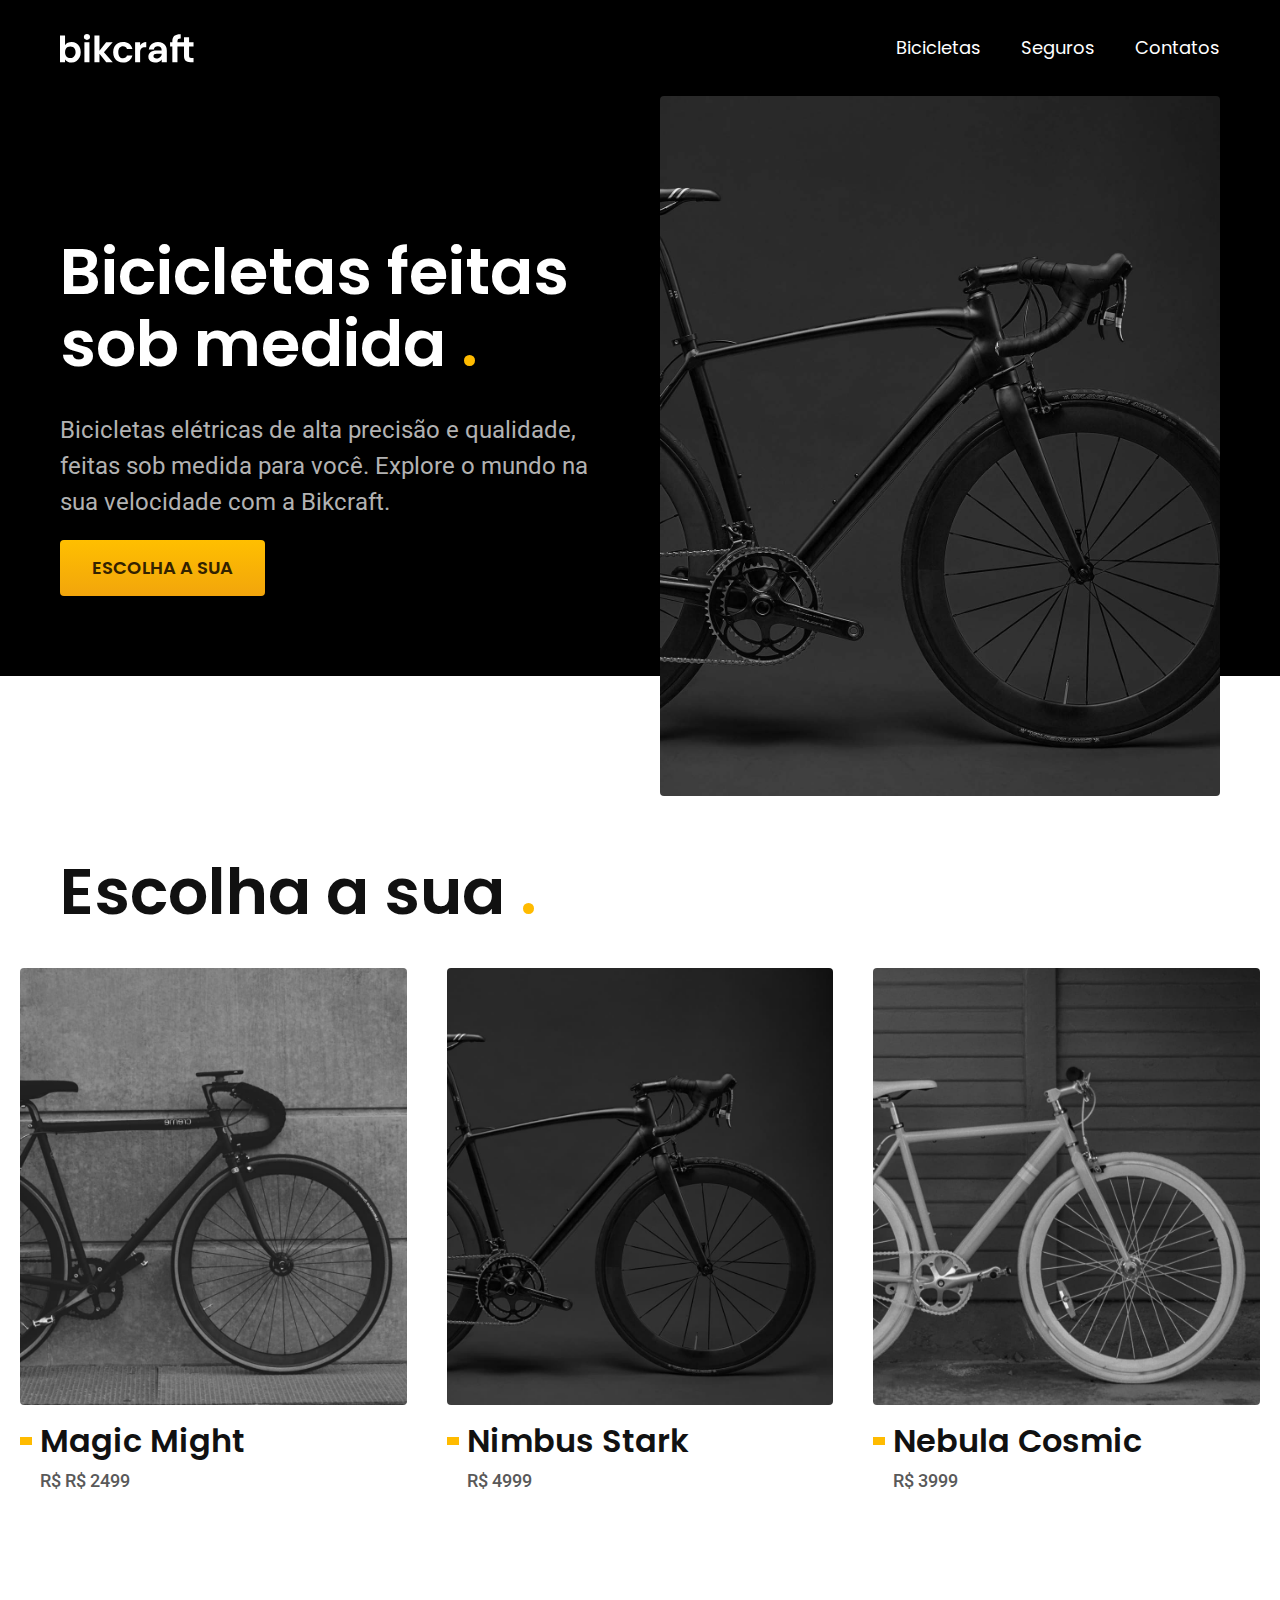
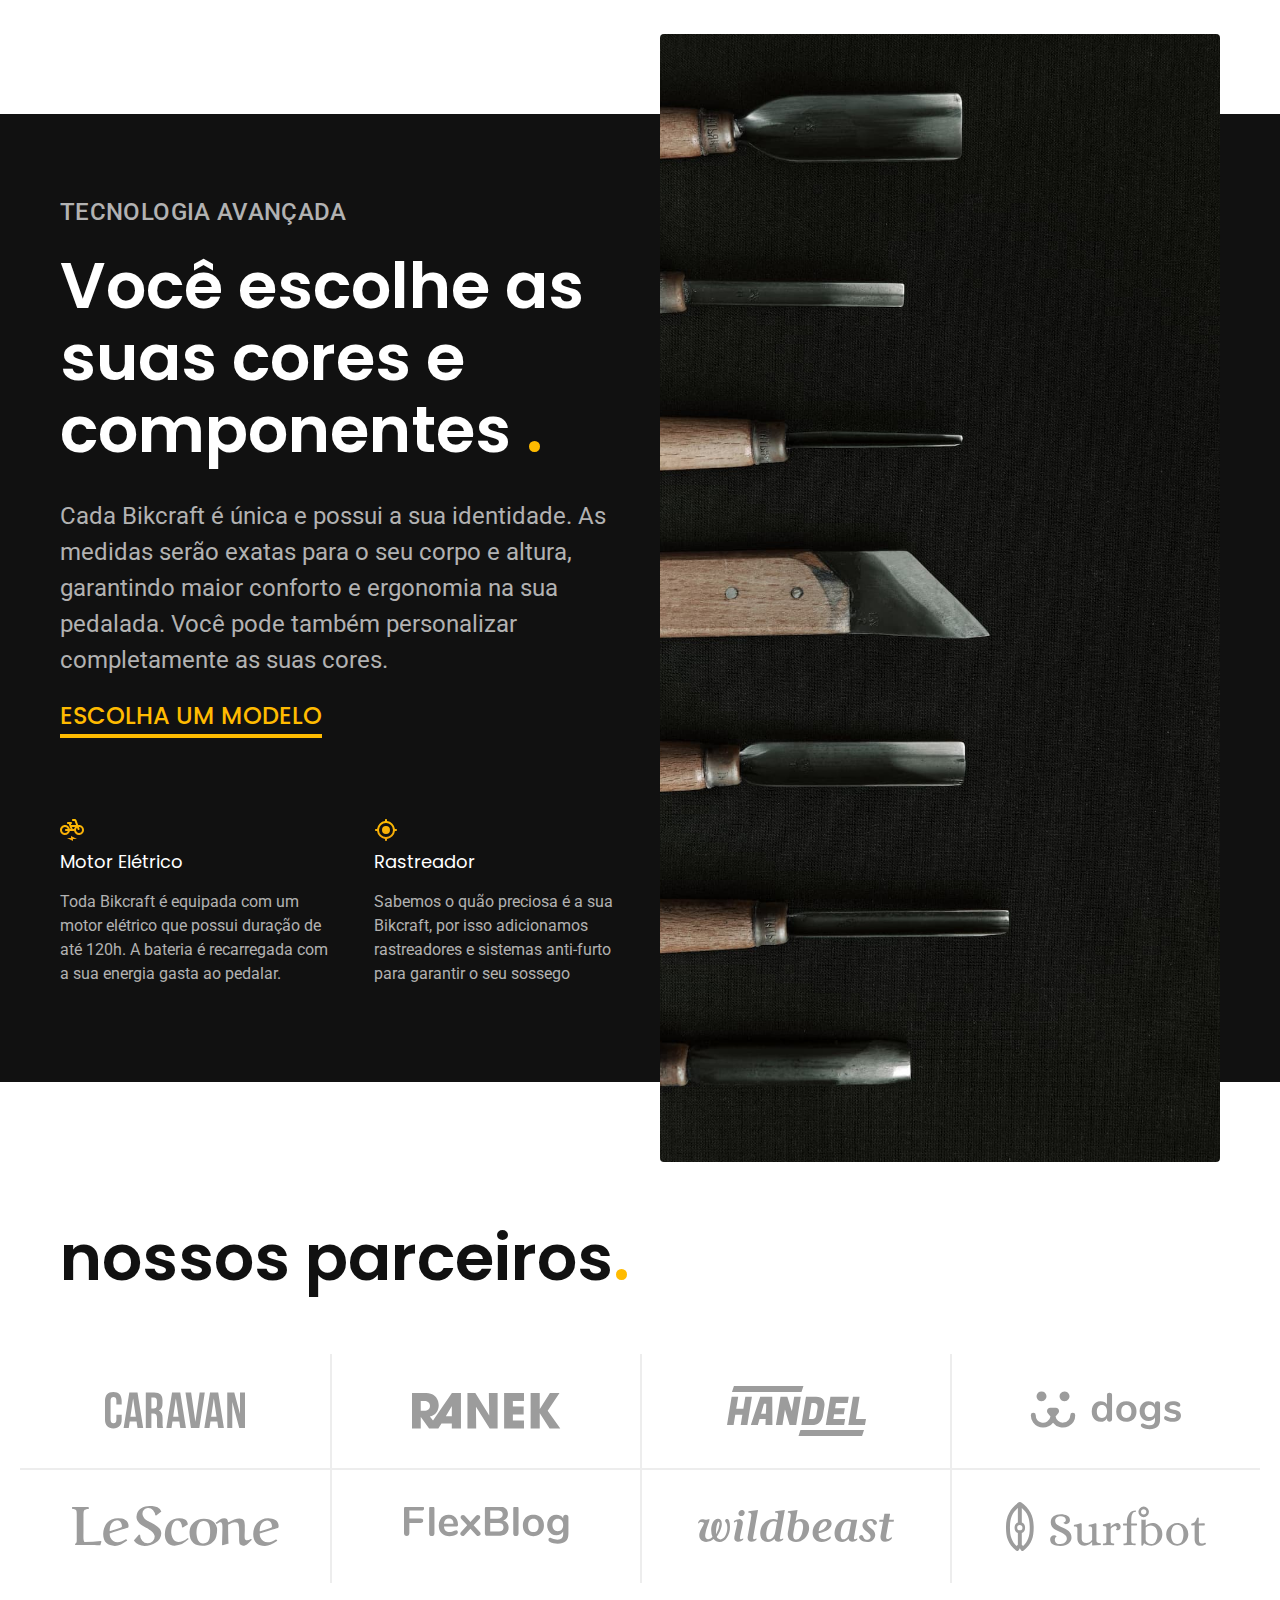
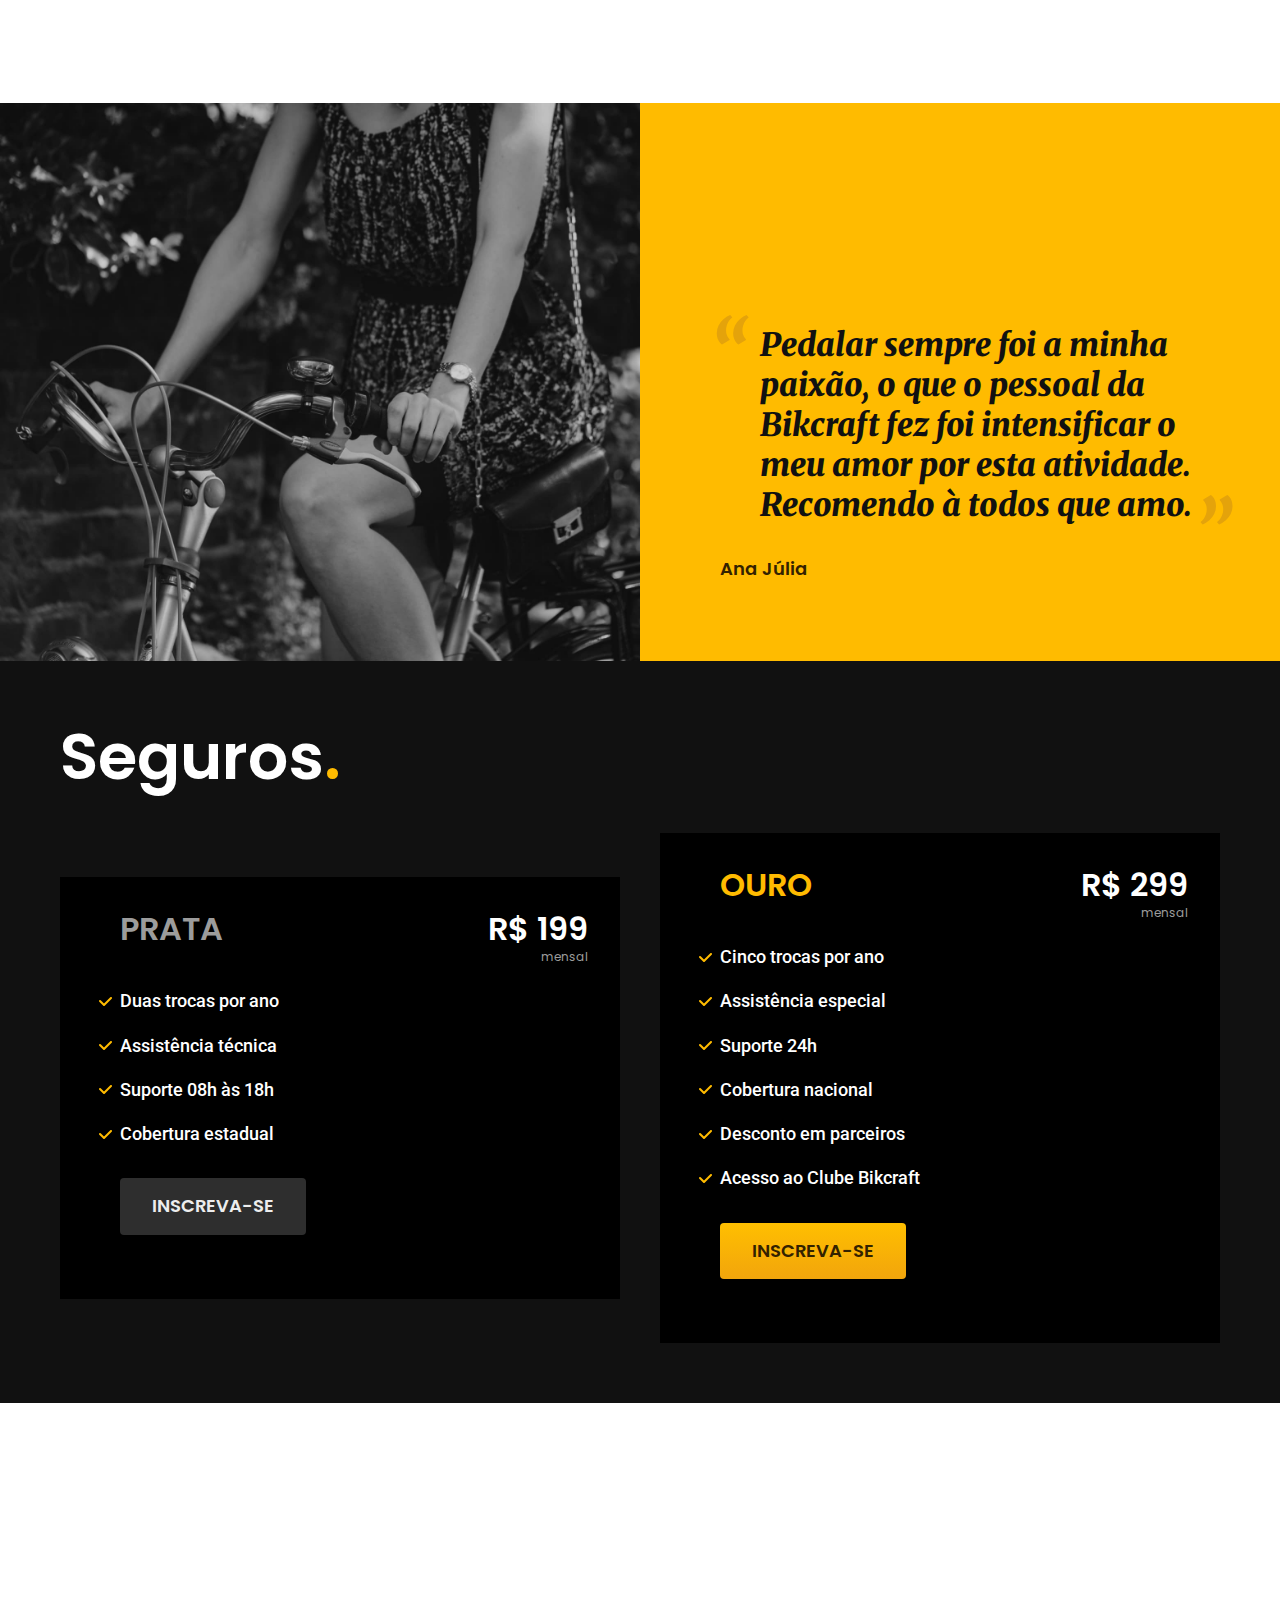
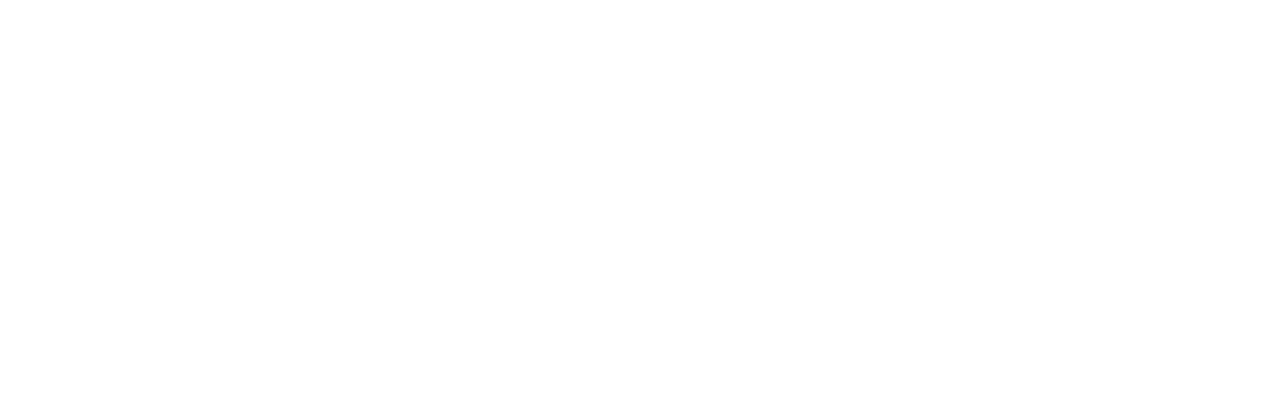
==== commit 4bd532d0: "Finalizando a Parte de Seguros" ====
--- a/index.html
+++ b/index.html
@@ -127,6 +127,38 @@
     </div>
   </section>
 
+  <article class="seguros-bg">
+    <div class="seguros container">
+      <h2 class=" font-1-xxl cor-0">Seguros<span class="cor-p1">.</span></h2>
+      <div class="seguros-item">
+        <h3 class="font-1-xl cor-6">PRATA</h3>
+        <span class="font-1-xl cor-0">R$ 199 <span class="font-1-xs cor-6">mensal</span></span>
+        <ul class="font-2-m cor-0">
+          <li>Duas trocas por ano</li>
+          <li>Assistência técnica</li>
+          <li>Suporte 08h às 18h</li>
+          <li>Cobertura estadual</li>
+        </ul>
+        <a class="botao secundario" href="./orcamento.html">Inscreva-se</a>
+      </div>
+
+      <div class="seguros-item">
+        <h3 class="font-1-xl cor-p1">OURO</h3>
+        <span class="font-1-xl cor-0">R$ 299 <span class="font-1-xs cor-6">mensal</span></span>
+        <ul class="font-2-m cor-0">
+          <li>Cinco trocas por ano</li>
+          <li>Assistência especial</li>
+          <li>Suporte 24h</li>
+          <li>Cobertura nacional</li>
+          <li>Desconto em parceiros</li>
+          <li>Acesso ao Clube Bikcraft</li>
+        </ul>
+        <a class="botao" href="./orcamento.html">Inscreva-se</a>
+      </div>
+    </div>
+
+  </article>
+
 
 </body>
 
--- a/css/style.css
+++ b/css/style.css
@@ -13,3 +13,6 @@
 @import "./home/depoimento.css";
 /* Bicicletas */
 @import "./bicicletas/bicicletas-lista.css";
+
+/* Seguros */
+@import "./seguros/seguros.css";
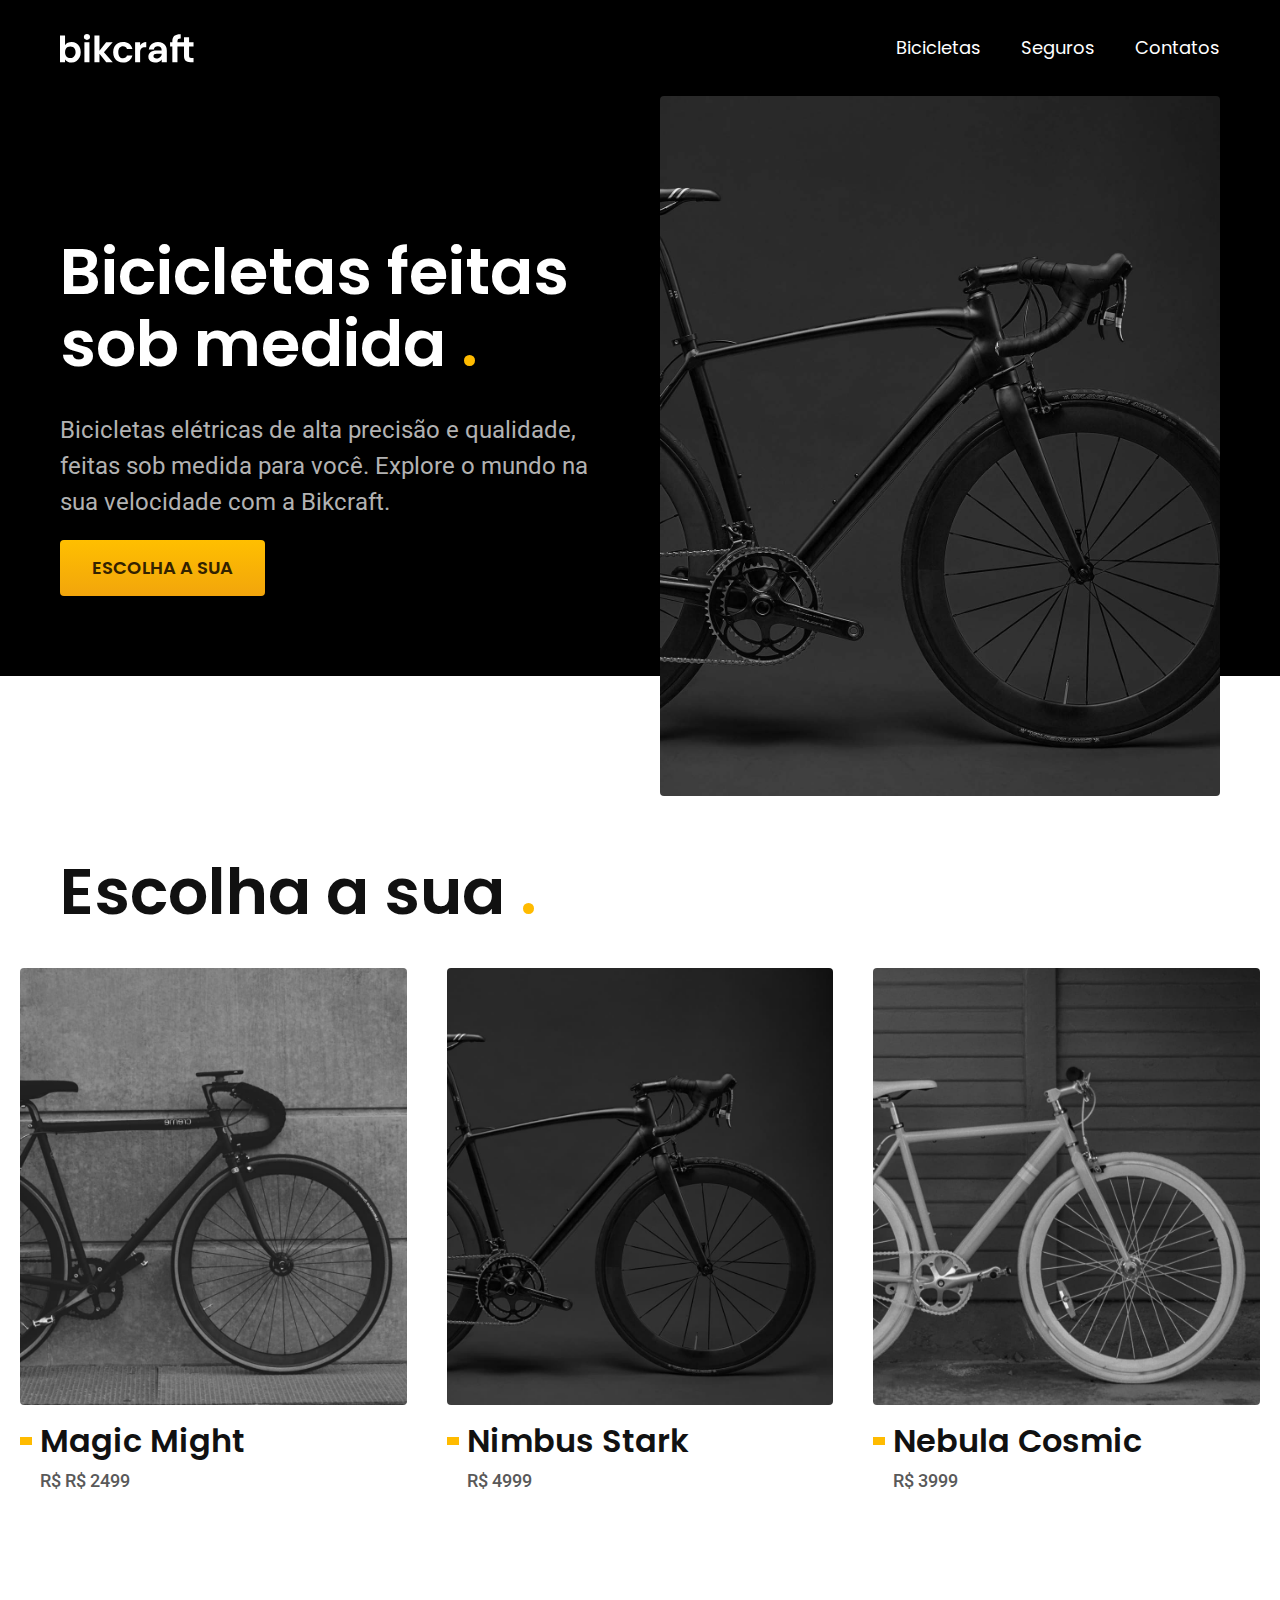
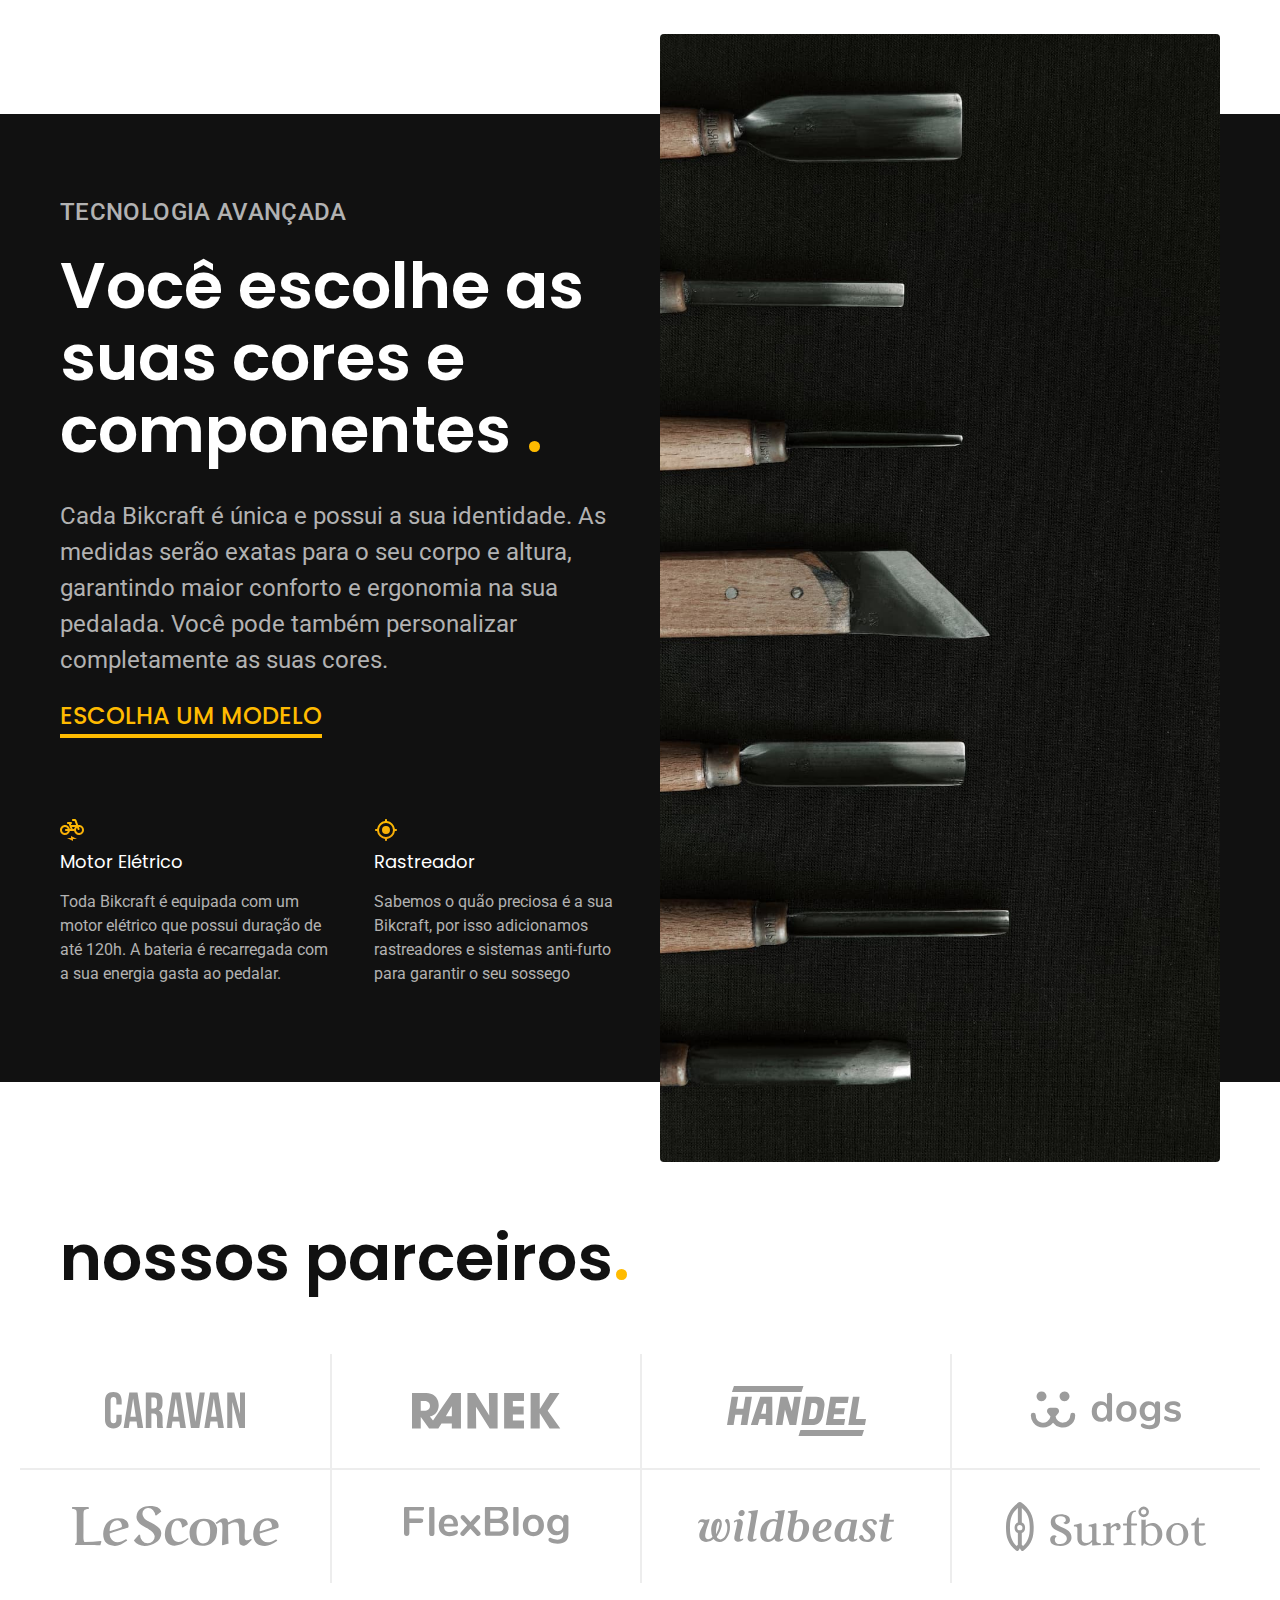
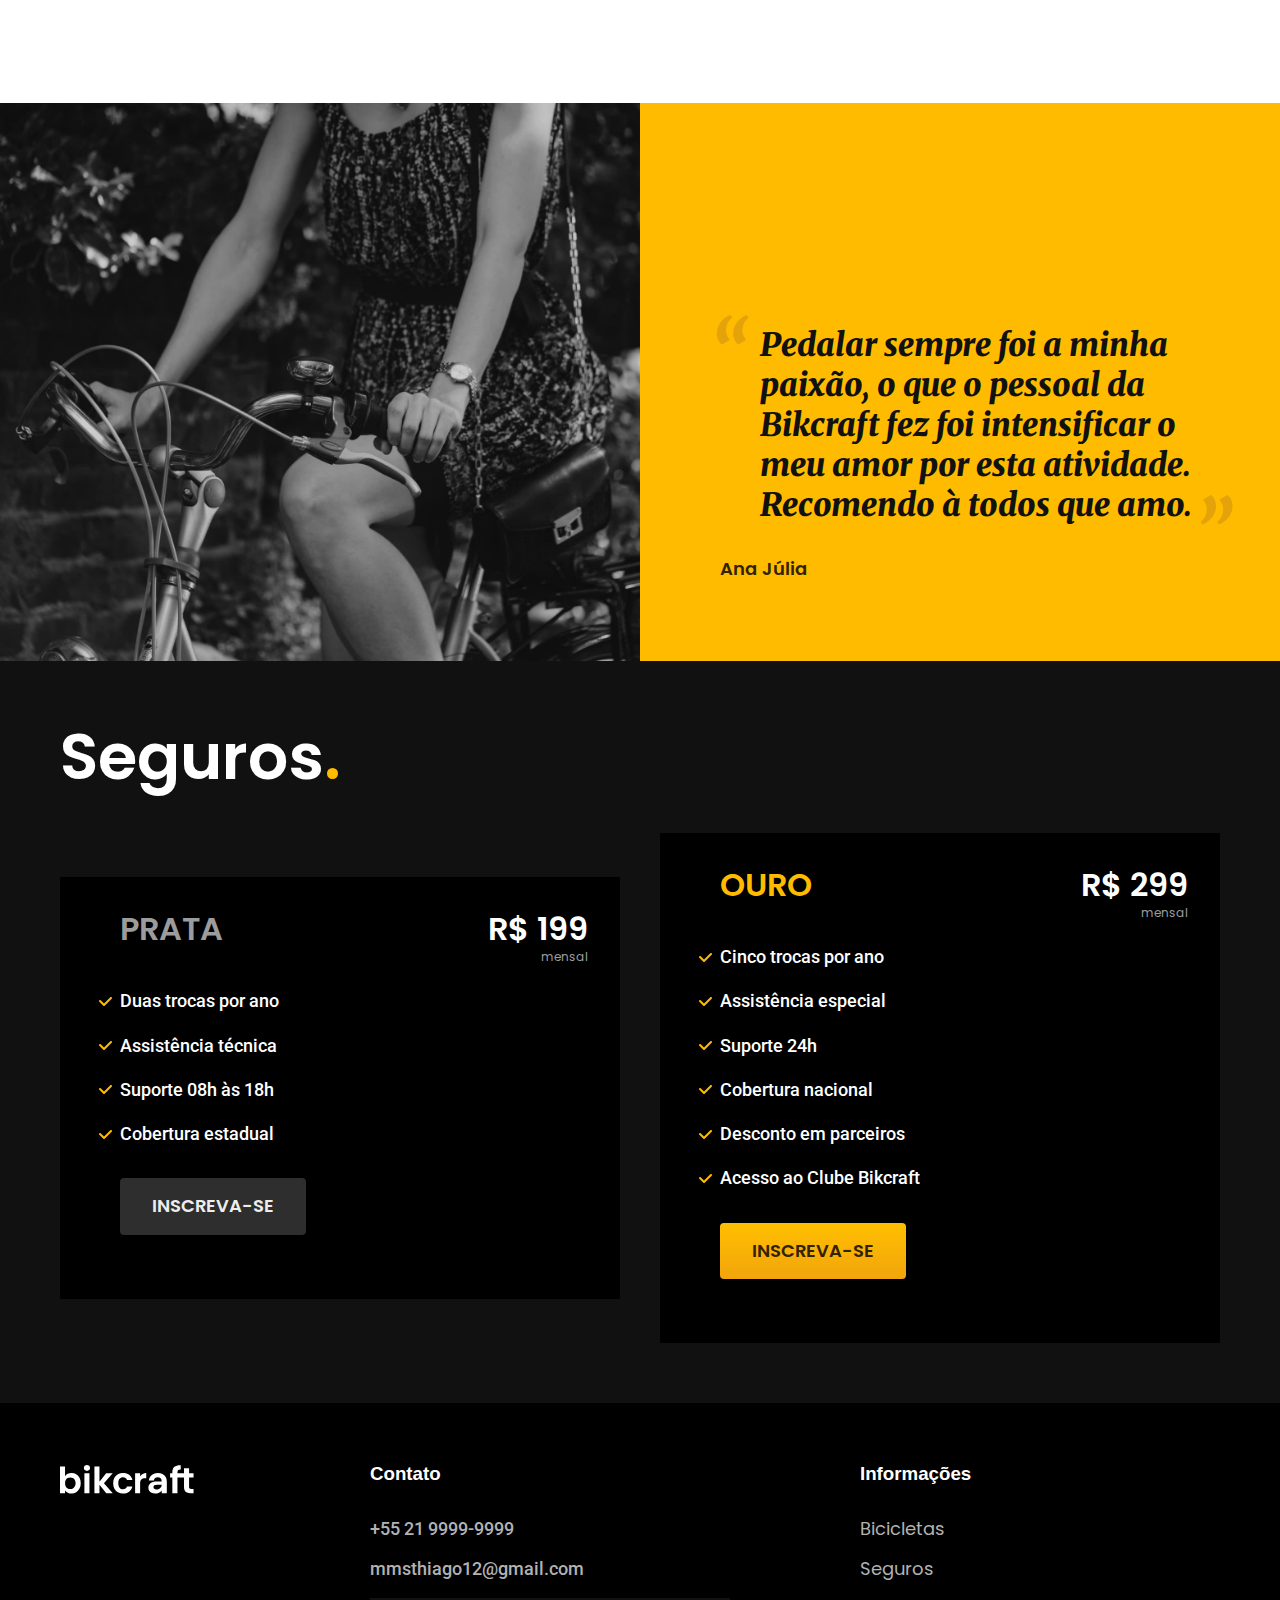
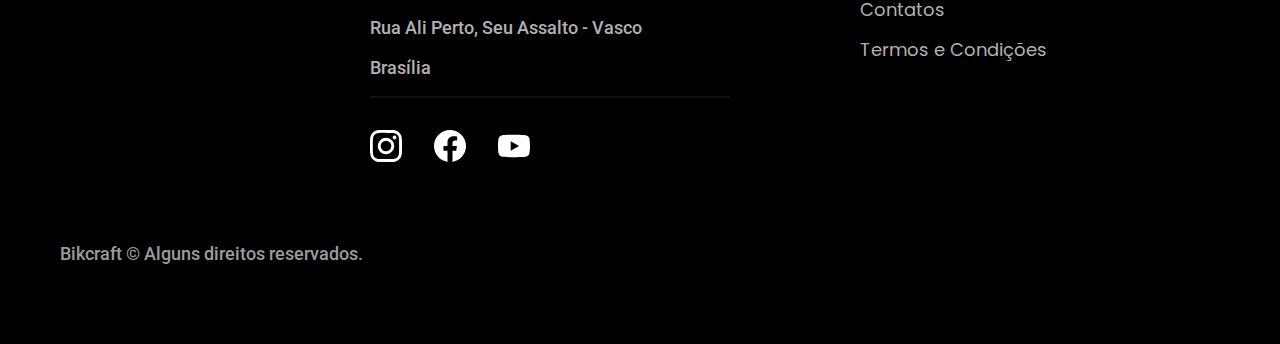
==== commit 2a6f4909: "Finalizando o Footer" ====
--- a/index.html
+++ b/index.html
@@ -22,8 +22,8 @@
       <nav arial-label="primaria">
         <ul class="header-menu font-1-m cor-0">
           <li><a href="./bicicletas.html">Bicicletas</a></li>
-          <li><a href="./bicicletas.html">Seguros</a></li>
-          <li><a href="./bicicletas.html">Contatos</a></li>
+          <li><a href="./seguros.html">Seguros</a></li>
+          <li><a href="./contato.html">Contatos</a></li>
         </ul>
     </div>
   </header>
@@ -156,9 +156,49 @@
         <a class="botao" href="./orcamento.html">Inscreva-se</a>
       </div>
     </div>
-
   </article>
 
+  <footer class="footer-bg">
+    <div class="footer container">
+      <img src="./img/bikcraft.svg" alt="Bikcraft">
+      <div class="footer-contato">
+        <h3 class="font 2-l-b cor-0"> Contato </h3>
+        <ul class="font-2-m cor-5">
+          <li><a href="tel:+552199999999">+55 21 9999-9999</a></li>
+          <li><a href="mailto:mmsthiago12@gmail.com">mmsthiago12@gmail.com</a></li>
+          <li>Rua Ali Perto, Seu Assalto - Vasco</li>
+          <li>Brasília</li>
+        </ul>
+
+        <div class="footer-redes">
+          <a href="">
+            <img src="img/redes/instagram.svg" alt="Instagram">
+          </a>
+          <a href="">
+            <img src="img/redes/facebook.svg" alt="Facebook">
+          </a>
+          <a href="">
+            <img src="img/redes/youtube.svg" alt="Youtube">
+          </a>
+        </div>
+      </div>
+      <div class="footer-informacoes">
+        <h3 class="font 2-l-b cor-0">Informações</h3>
+        <nav>
+          <ul class="font-1-m cor-5">
+            <li><a href="./bicicletas.html">Bicicletas</a></li>
+            <li><a href="./seguros.html">Seguros</a></li>
+            <li><a href="./contato.html">Contatos</a></li>
+            <li><a href="./termos.html">Termos e Condições</a></li>
+          </ul>
+        </nav>
+      </div>
+      <p class="footer-copy font-2-m cor-6">Bikcraft © Alguns direitos reservados.</p>
+
+    </div>
+
+  </footer>
+
 
 </body>
 
--- a/css/style.css
+++ b/css/style.css
@@ -1,4 +1,5 @@
 @import "./global/header.css";
+@import "./global/footer.css";
 @import "./global/global.css";
 
 /*  Utilidades */
